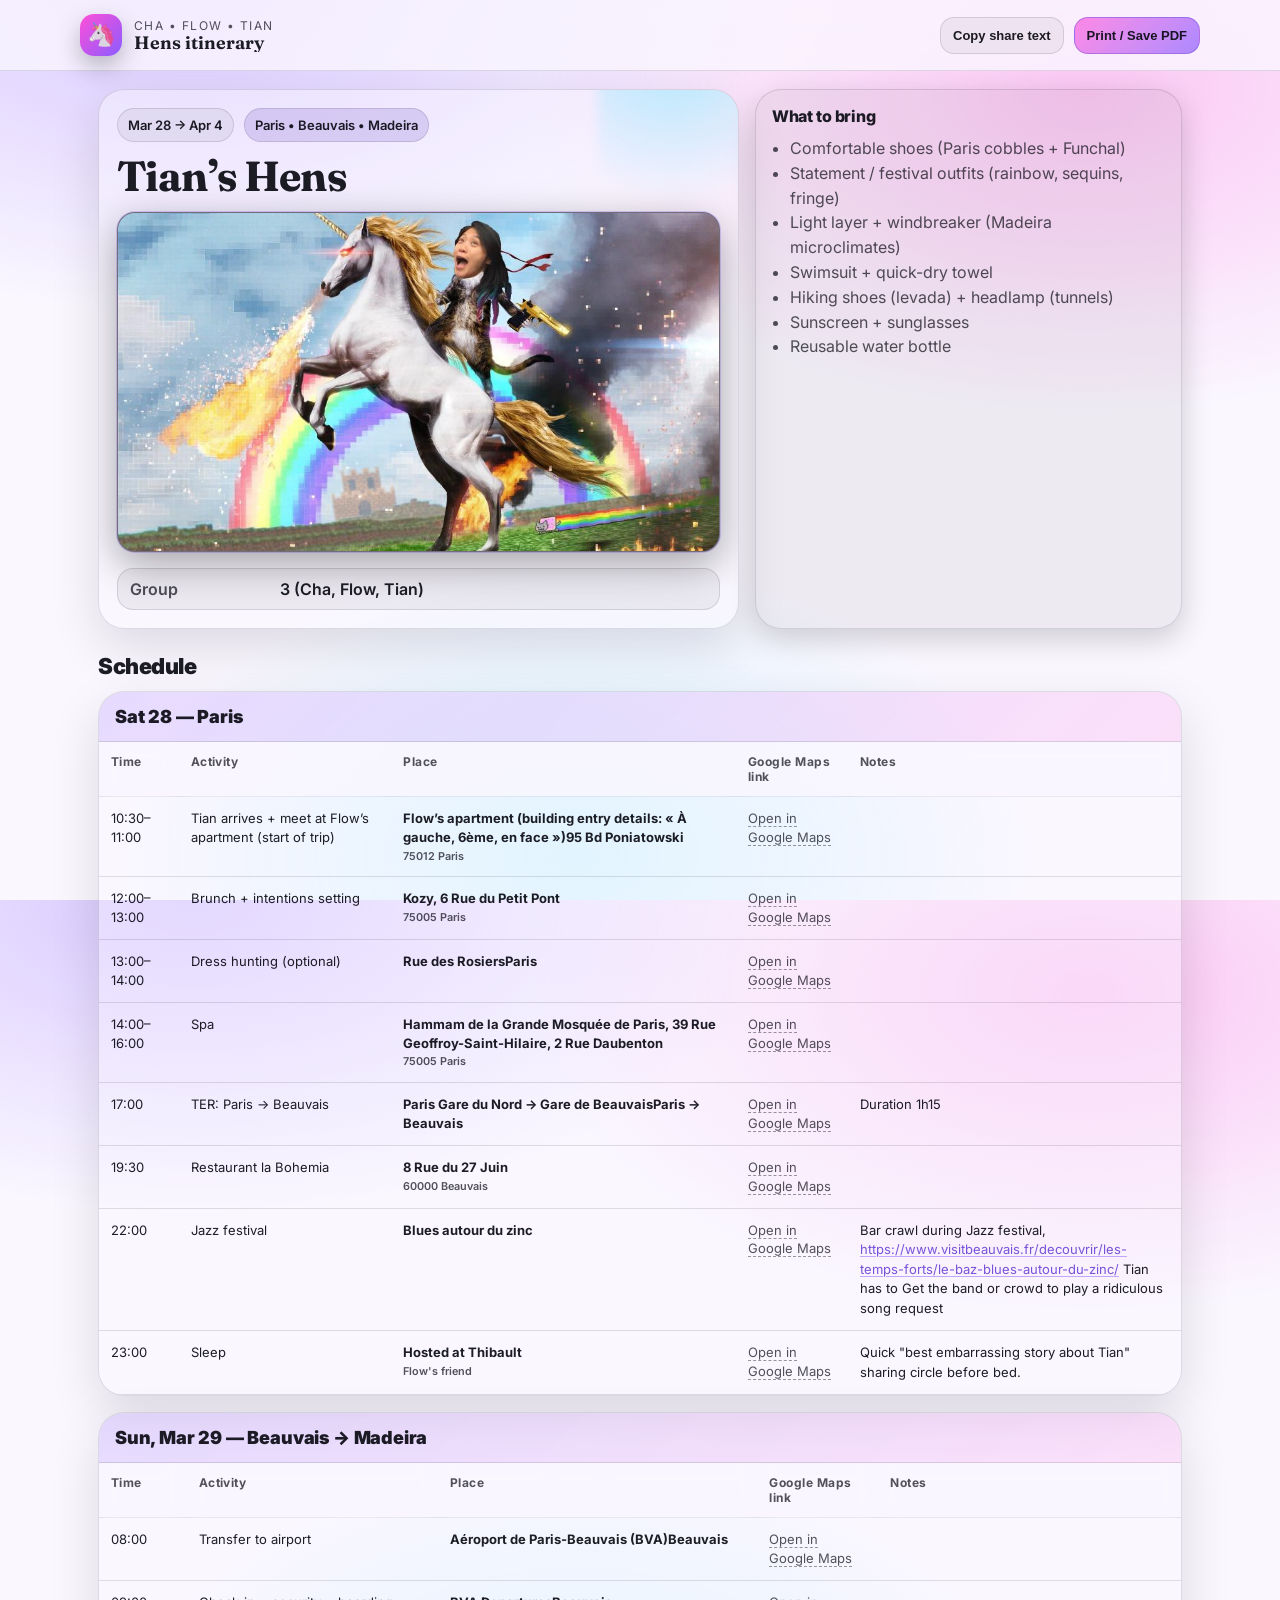
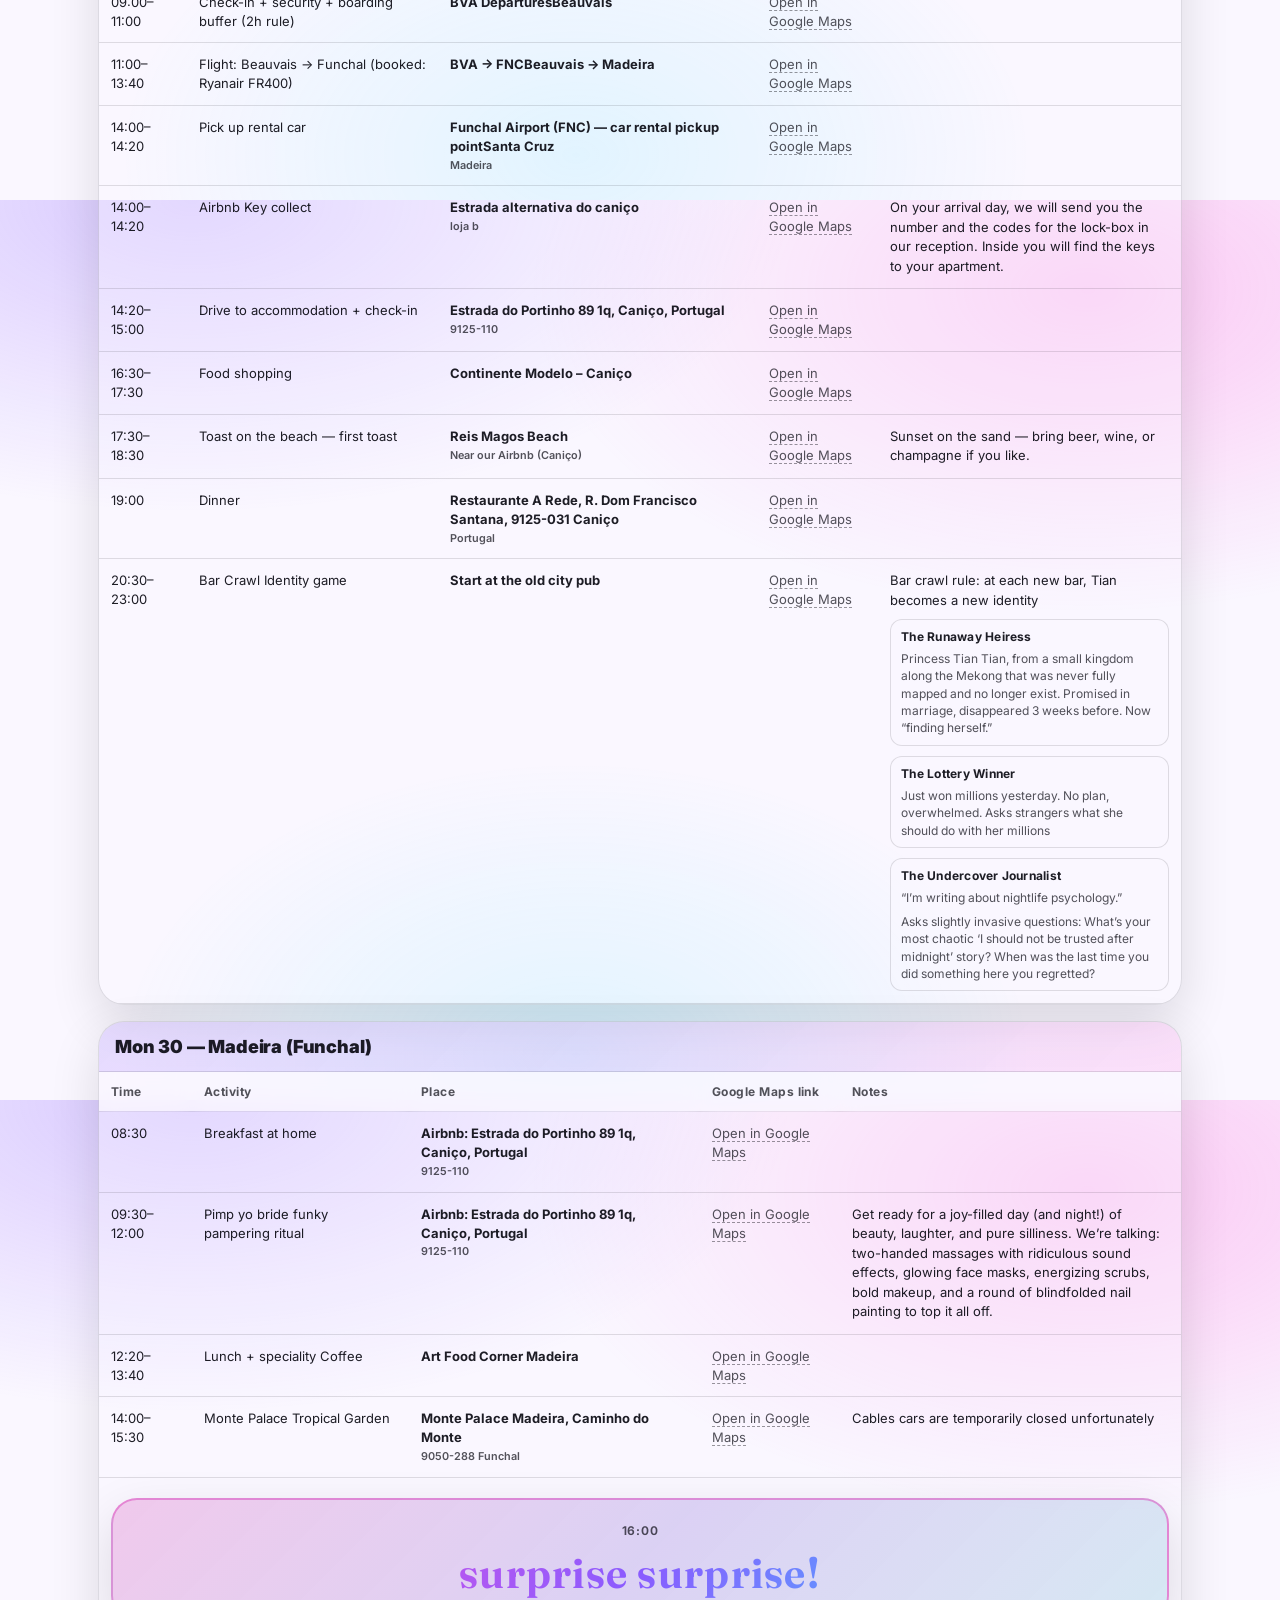
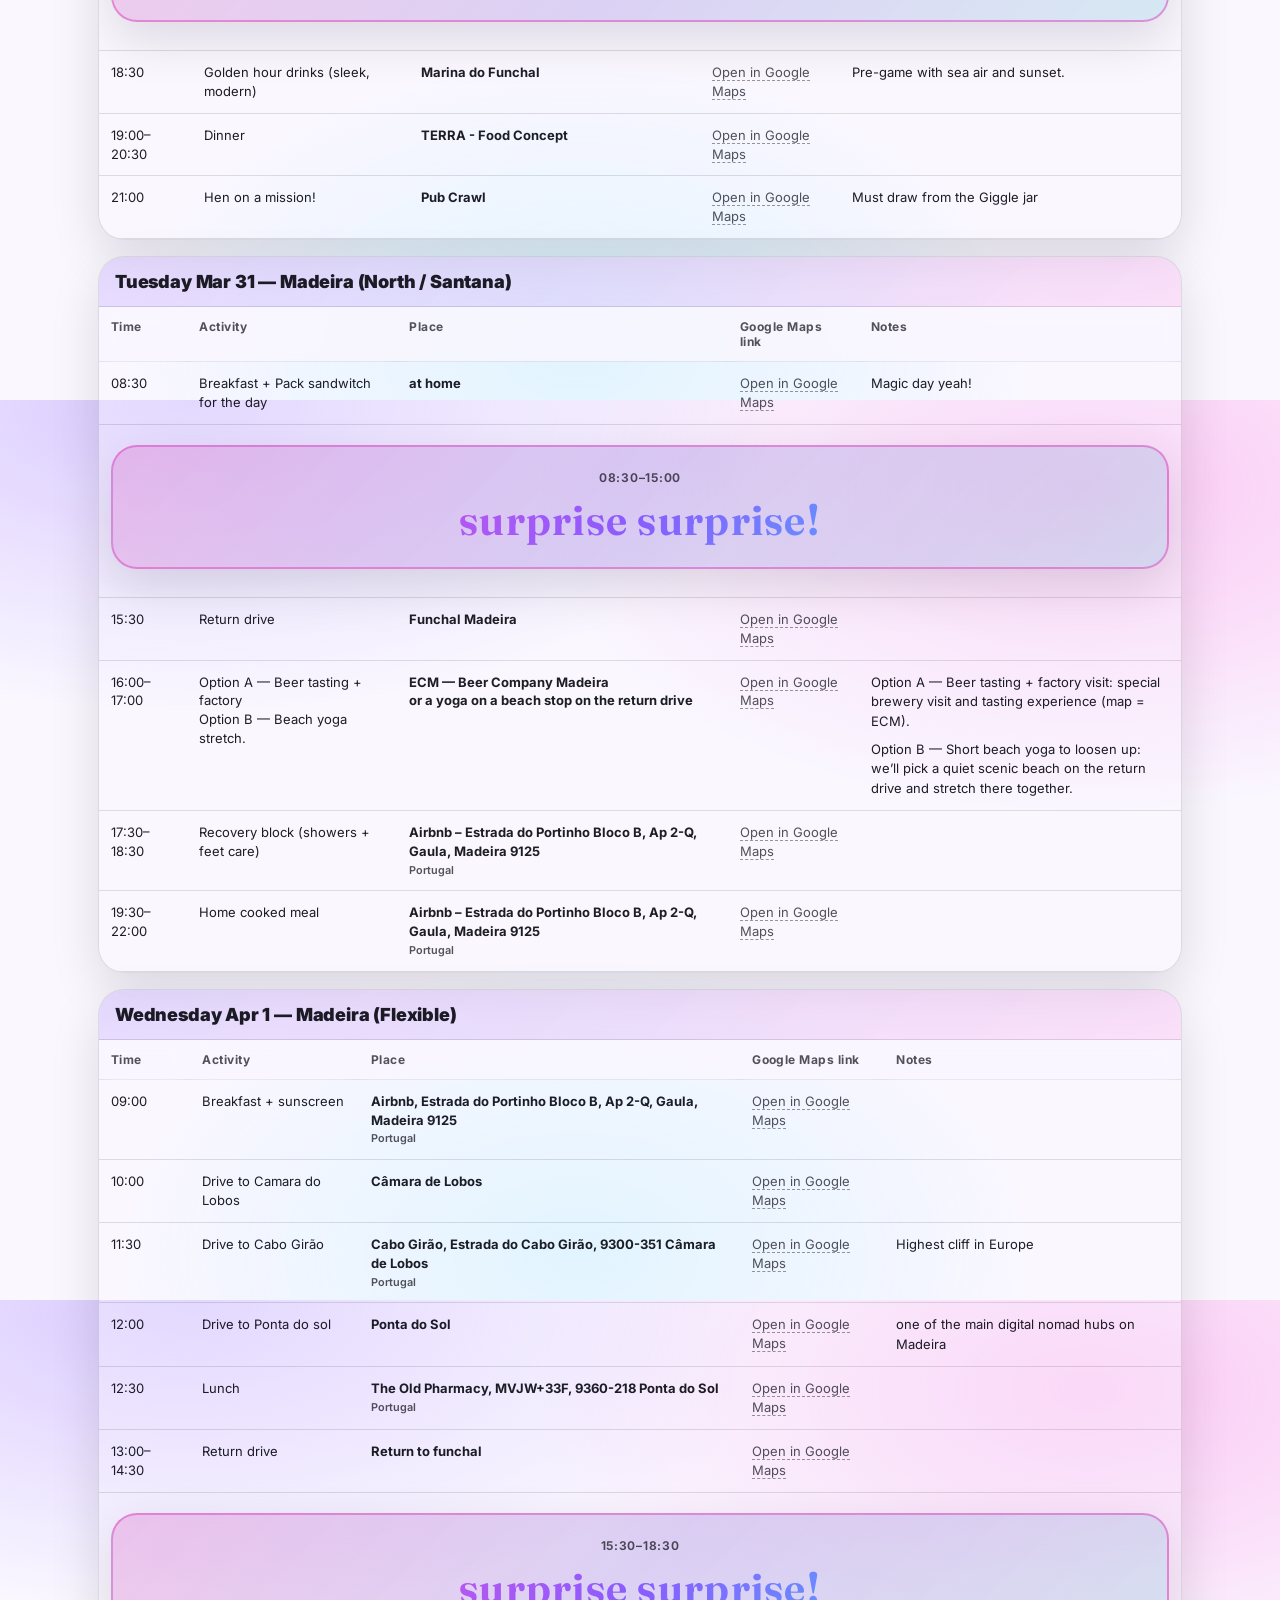
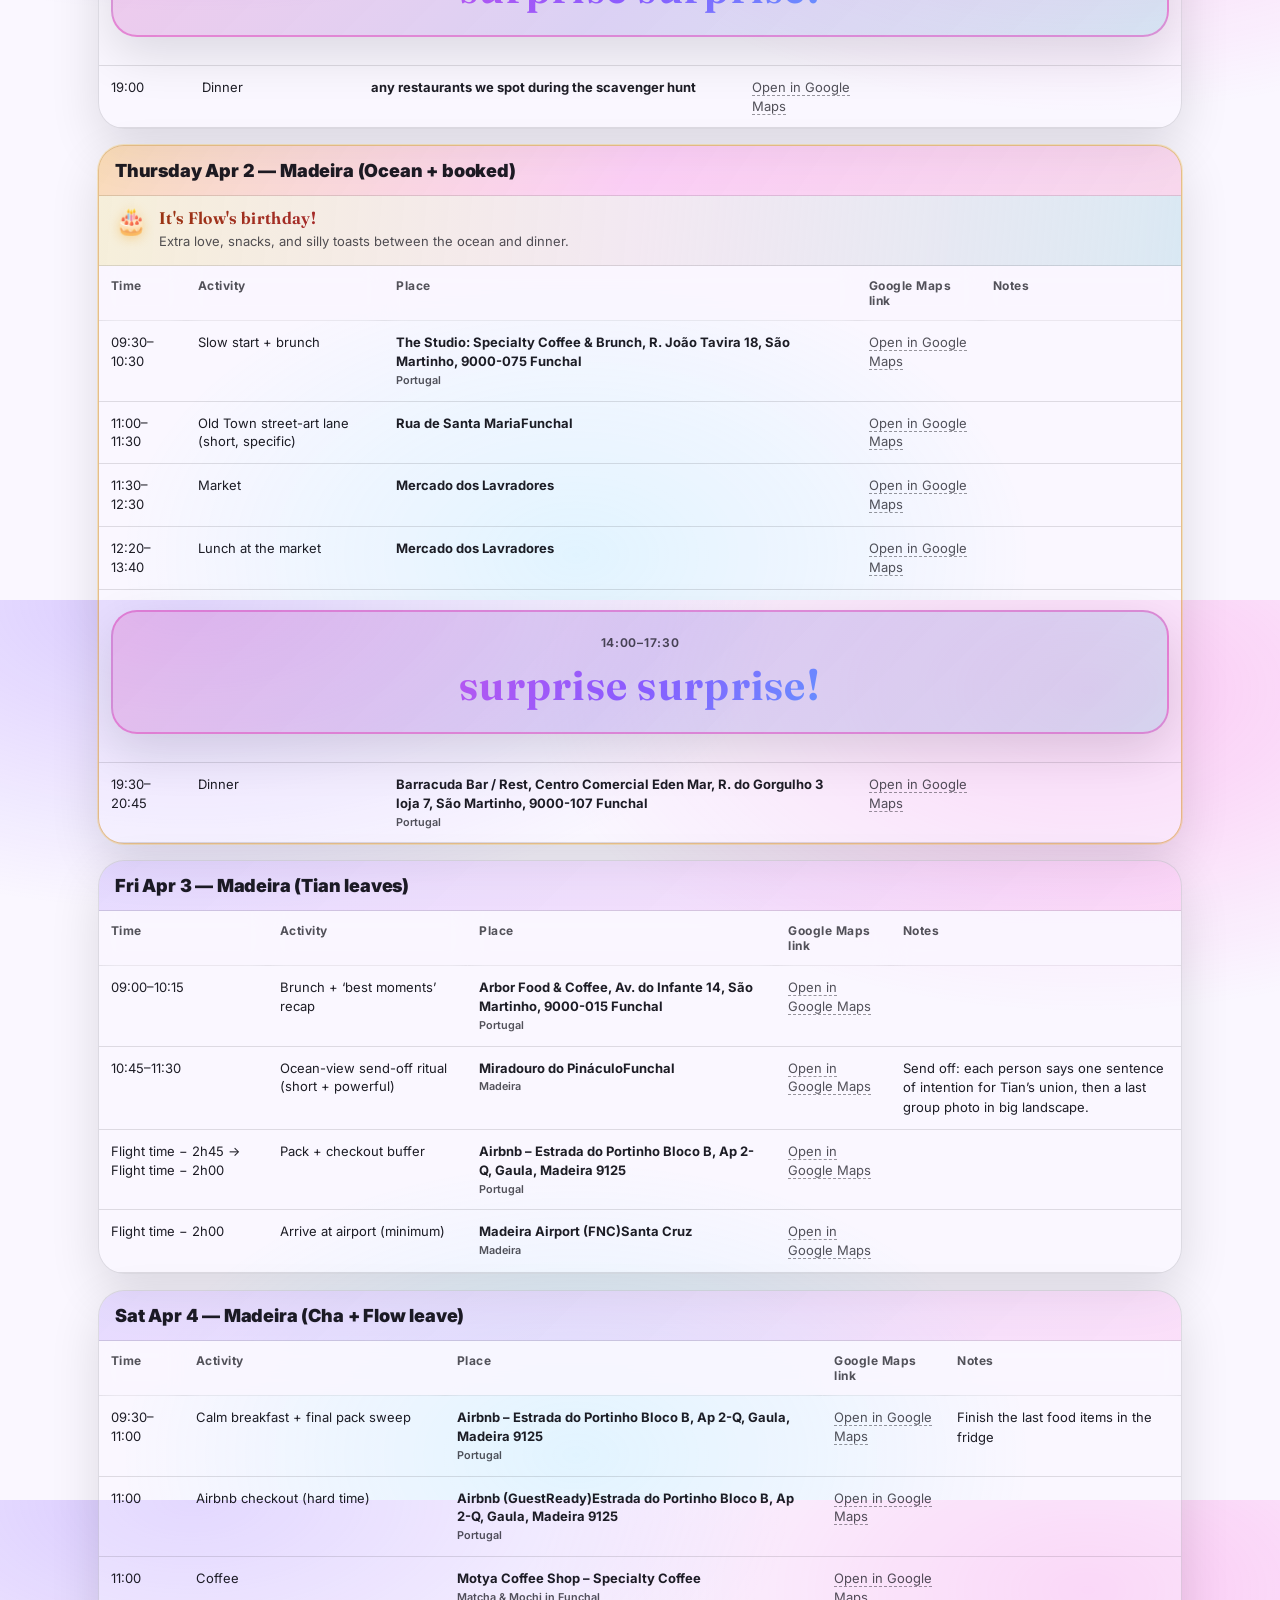
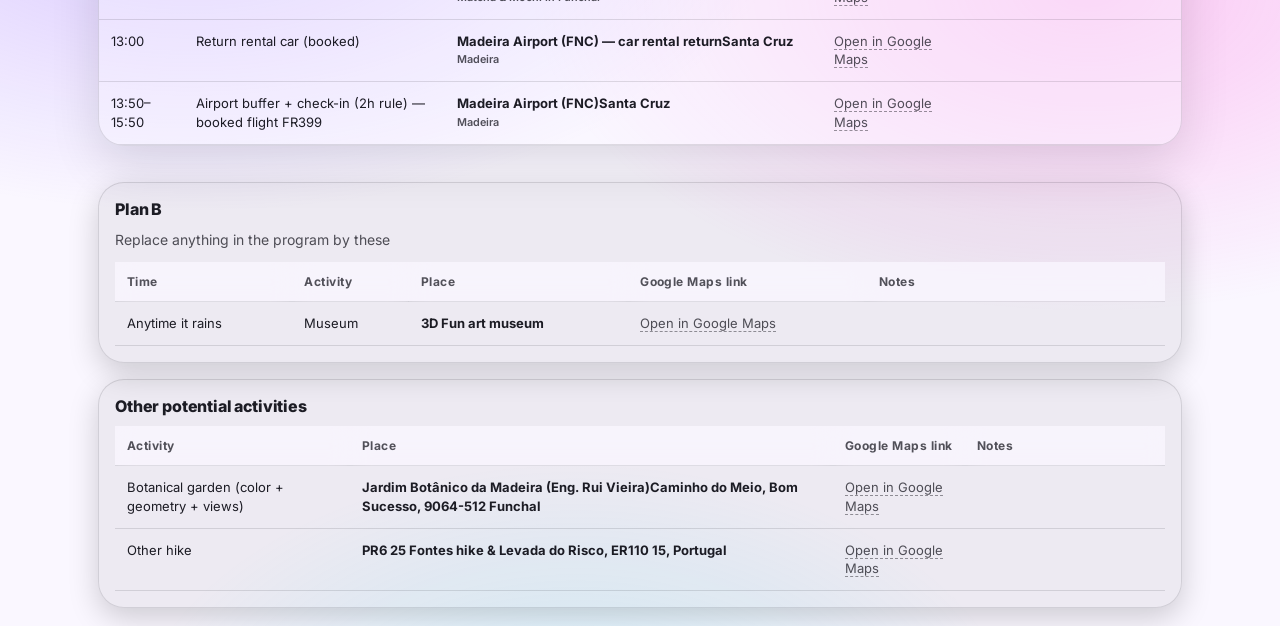
==== index.html @ 2bd0285e "fix(OG): clean image URL for og/twitter (no ?query); image_src fallback Made-with: Cursor" ====
<!doctype html>
<html lang="en">
  <head>
    <meta charset="UTF-8" />
    <!-- Open Graph first. Use a clean og:image URL (no ?query): crawlers often fail to fetch images with query strings. -->
    <title>Tian’s Hens — Paris → Beauvais → Madeira</title>
    <meta
      name="description"
      content="A curated descent into bad ideas, deep friendship and lasting memories"
    />
    <meta property="og:type" content="website" />
    <meta
      property="og:title"
      content="Tian’s Hens"
    />
    <meta
      property="og:description"
      content="A curated descent into bad ideas, deep friendship and lasting memories"
    />
    <meta
      property="og:url"
      content="https://charlotte-akasha.github.io/Tian-Hen-s-party/"
    />
    <meta property="og:site_name" content="Tian’s Hens" />
    <meta property="og:locale" content="en_US" />
    <meta
      property="og:image"
      content="https://charlotte-akasha.github.io/Tian-Hen-s-party/assets/hens-hero-meme.png"
    />
    <meta
      property="og:image:secure_url"
      content="https://charlotte-akasha.github.io/Tian-Hen-s-party/assets/hens-hero-meme.png"
    />
    <meta property="og:image:width" content="960" />
    <meta property="og:image:height" content="540" />
    <meta property="og:image:type" content="image/png" />
    <meta
      property="og:image:alt"
      content="Tian’s Hens — playful rainbow unicorn hen-party collage"
    />
    <meta name="twitter:card" content="summary_large_image" />
    <meta
      name="twitter:image"
      content="https://charlotte-akasha.github.io/Tian-Hen-s-party/assets/hens-hero-meme.png"
    />
    <link
      rel="image_src"
      href="https://charlotte-akasha.github.io/Tian-Hen-s-party/assets/hens-hero-meme.png"
    />
    <meta
      name="twitter:title"
      content="Tian’s Hens"
    />
    <meta
      name="twitter:description"
      content="A curated descent into bad ideas, deep friendship and lasting memories"
    />
    <link
      rel="canonical"
      href="https://charlotte-akasha.github.io/Tian-Hen-s-party/"
    />
    <script type="application/ld+json">
      {
        "@context": "https://schema.org",
        "@type": "WebPage",
        "name": "Tian’s Hens — Paris → Beauvais → Madeira",
        "url": "https://charlotte-akasha.github.io/Tian-Hen-s-party/",
        "description": "A curated descent into bad ideas, deep friendship and lasting memories"
      }
    </script>

    <meta name="viewport" content="width=device-width,initial-scale=1" />
    <meta name="color-scheme" content="light dark" />
    <!-- Project Pages: lock asset URLs to repo root so ./content/program-data.js always loads -->
    <script>
      (function () {
        if (!location.hostname.endsWith("github.io")) return;
        var parts = location.pathname.split("/").filter(Boolean);
        if (parts.length < 1) return;
        var b = document.createElement("base");
        b.href = location.origin + "/" + parts[0] + "/";
        document.head.insertBefore(b, document.head.children[1] || null);
      })();
    </script>

    <link rel="stylesheet" href="styles.css?v=15" />
    <link rel="preconnect" href="https://fonts.googleapis.com" />
    <link rel="preconnect" href="https://fonts.gstatic.com" crossorigin />
    <link
      href="https://fonts.googleapis.com/css2?family=Inter:wght@400;500;600;700&family=Fraunces:opsz,wght@9..144,500;9..144,650&display=swap"
      rel="stylesheet"
    />
  </head>
  <body>
    <a class="skip" href="#content">Skip to content</a>

    <header class="top">
      <div class="container top__inner">
        <div class="brand">
          <div class="brand__badge" aria-hidden="true">🦄</div>
          <div class="brand__text">
            <div class="brand__kicker" id="kicker">Hens weekend</div>
            <div class="brand__title" id="title">Program</div>
          </div>
        </div>

        <div class="actions no-print">
          <button class="btn" type="button" id="copyLinkBtn">
            Copy share text
          </button>
          <button class="btn btn--primary" type="button" id="printBtn">
            Print / Save PDF
          </button>
        </div>
      </div>
    </header>

    <main id="content" class="container">
      <section class="hero" aria-labelledby="heroTitle">
        <div class="hero__card">
          <div class="hero__meta">
            <div class="pill" id="datesPill">Dates TBC</div>
            <div class="pill pill--soft" id="locationPill">Location TBC</div>
          </div>
          <h1 class="hero__title" id="heroTitle">Tian’s Hens</h1>
          <p class="hero__subtitle" id="subtitle" hidden></p>

          <figure class="hero__meme">
            <img
              src="assets/hens-hero-meme.png?v=14"
              width="960"
              height="540"
              alt="Playful collage: rainbow unicorn energy, laser eyes, pixel rainbow — hen party mood."
              loading="eager"
              decoding="async"
            />
          </figure>

          <dl class="kv" id="quickFacts"></dl>
        </div>

        <aside class="hero__side">
          <div class="card" id="contactsCard" hidden>
            <h2 class="card__title">Contacts</h2>
            <div class="contacts" id="contacts"></div>
          </div>

          <div class="card">
            <h2 class="card__title">What to bring</h2>
            <ul class="list" id="packingList"></ul>
          </div>
        </aside>
      </section>

      <section class="section" aria-labelledby="scheduleTitle">
        <div class="section__head">
          <h2 class="section__title" id="scheduleTitle">Schedule</h2>
          <p class="section__sub" id="scheduleSubtitle" hidden></p>
        </div>

        <div class="days" id="days"></div>
      </section>

      <section class="section grid2 extras" aria-labelledby="planBTitle">
        <div class="card">
          <h2 class="card__title" id="planBTitle">Plan B</h2>
          <div class="section__sub extras__intro" id="planBIntro"></div>
          <div class="tableWrap" id="planBTable"></div>
        </div>

        <div class="card">
          <h2 class="card__title" id="otherActivitiesTitle">
            Other potential activities
          </h2>
          <div class="tableWrap" id="otherActivities"></div>
        </div>
      </section>

      <footer class="footer" id="siteFooter" hidden>
        <div class="muted small" id="footerNote"></div>
      </footer>
    </main>

    <script src="content/program-data.js?v=25"></script>
    <script src="app.js?v=17"></script>
  </body>
</html>
---- styles.css ----
:root {
  --bg: #0b0b10;
  --panel: rgba(255, 255, 255, 0.06);
  --panel2: rgba(255, 255, 255, 0.09);
  --text: rgba(255, 255, 255, 0.92);
  --muted: rgba(255, 255, 255, 0.72);
  --line: rgba(255, 255, 255, 0.12);
  --shadow: 0 18px 60px rgba(0, 0, 0, 0.4);

  --accent1: #ff4fd8;
  --accent2: #8a5cff;
  --accent3: #2de2ff;

  --radius: 18px;
  --radius2: 26px;
  --max: 1120px;
}

@media (prefers-color-scheme: light) {
  :root {
    --bg: #faf7ff;
    --panel: rgba(10, 10, 18, 0.05);
    --panel2: rgba(10, 10, 18, 0.08);
    --text: rgba(10, 10, 18, 0.92);
    --muted: rgba(10, 10, 18, 0.7);
    --line: rgba(10, 10, 18, 0.12);
    --shadow: 0 18px 50px rgba(10, 10, 18, 0.12);
  }
}

* {
  box-sizing: border-box;
}

html,
body {
  height: 100%;
}

body {
  margin: 0;
  color: var(--text);
  font-family: Inter, system-ui, -apple-system, Segoe UI, Roboto, Arial,
    sans-serif;
  background:
    radial-gradient(
      1000px 520px at 15% 0%,
      color-mix(in oklab, var(--accent2) 30%, transparent),
      transparent 60%
    ),
    radial-gradient(
      900px 520px at 85% 10%,
      color-mix(in oklab, var(--accent1) 28%, transparent),
      transparent 62%
    ),
    radial-gradient(
      700px 450px at 45% 95%,
      color-mix(in oklab, var(--accent3) 18%, transparent),
      transparent 65%
    ),
    var(--bg);
}

a {
  color: inherit;
}

.skip {
  position: absolute;
  left: -9999px;
  top: -9999px;
}
.skip:focus {
  left: 16px;
  top: 16px;
  padding: 10px 12px;
  background: rgba(0, 0, 0, 0.8);
  border: 1px solid var(--line);
  border-radius: 12px;
  z-index: 10;
}

.container {
  max-width: var(--max);
  margin: 0 auto;
  padding: 0 18px;
}

.top {
  position: sticky;
  top: 0;
  z-index: 5;
  backdrop-filter: blur(14px);
  background: color-mix(in oklab, var(--bg) 78%, transparent);
  border-bottom: 1px solid var(--line);
}

.top__inner {
  display: flex;
  align-items: center;
  justify-content: space-between;
  gap: 16px;
  padding: 14px 0;
}

.brand {
  display: flex;
  align-items: center;
  gap: 12px;
  min-width: 0;
}

.brand__badge {
  width: 42px;
  height: 42px;
  border-radius: 14px;
  display: grid;
  place-items: center;
  font-size: 1.45rem;
  line-height: 1;
  background: linear-gradient(135deg, var(--accent1), var(--accent2));
  box-shadow: 0 10px 25px rgba(0, 0, 0, 0.25);
}

.brand__kicker {
  font-size: 12px;
  letter-spacing: 0.12em;
  text-transform: uppercase;
  color: var(--muted);
  white-space: nowrap;
  overflow: hidden;
  text-overflow: ellipsis;
}

.brand__title {
  font-family: Fraunces, ui-serif, Georgia, serif;
  font-size: 18px;
  font-weight: 650;
  line-height: 1.1;
  white-space: nowrap;
  overflow: hidden;
  text-overflow: ellipsis;
}

.actions {
  display: flex;
  gap: 10px;
  flex-wrap: wrap;
  justify-content: flex-end;
}

.btn {
  appearance: none;
  border: 1px solid var(--line);
  background: var(--panel);
  color: var(--text);
  padding: 10px 12px;
  border-radius: 14px;
  cursor: pointer;
  font-weight: 600;
  font-size: 13px;
}
.btn:hover {
  background: var(--panel2);
}
.btn--primary {
  border-color: color-mix(in oklab, var(--accent2) 40%, var(--line));
  background: linear-gradient(
    135deg,
    color-mix(in oklab, var(--accent1) 65%, transparent),
    color-mix(in oklab, var(--accent2) 70%, transparent)
  );
}

.hero {
  display: grid;
  grid-template-columns: 1.2fr 0.8fr;
  gap: 16px;
  padding: 18px 0 6px;
}

@media (max-width: 960px) {
  .hero {
    grid-template-columns: 1fr;
  }
}

.hero__card {
  padding: 18px;
  border: 1px solid var(--line);
  border-radius: var(--radius2);
  background: color-mix(in oklab, var(--bg) 40%, transparent);
  box-shadow: var(--shadow);
  overflow: hidden;
  position: relative;
}

.hero__card::after {
  content: "";
  position: absolute;
  inset: -120px -120px auto auto;
  width: 260px;
  height: 260px;
  background: radial-gradient(
    circle at 30% 30%,
    color-mix(in oklab, var(--accent3) 35%, transparent),
    transparent 60%
  );
  filter: blur(6px);
  pointer-events: none;
}

.hero__meta {
  display: flex;
  gap: 10px;
  flex-wrap: wrap;
}

.pill {
  display: inline-flex;
  align-items: center;
  gap: 8px;
  padding: 8px 10px;
  border-radius: 999px;
  font-size: 13px;
  font-weight: 600;
  border: 1px solid var(--line);
  background: var(--panel);
}

.pill--soft {
  background: color-mix(in oklab, var(--accent2) 14%, var(--panel));
}

.hero__title {
  margin: 12px 0 6px;
  font-family: Fraunces, ui-serif, Georgia, serif;
  font-size: 42px;
  line-height: 1.05;
  letter-spacing: -0.02em;
}

@media (max-width: 480px) {
  .hero__title {
    font-size: 34px;
  }
}

.hero__subtitle {
  margin: 0;
  color: var(--muted);
  font-size: 15px;
  line-height: 1.5;
}

.hero__meme {
  position: relative;
  z-index: 1;
  margin: 14px 0 0;
  padding: 0;
  border-radius: 18px;
  overflow: hidden;
  border: 1px solid var(--line);
  background: color-mix(in oklab, var(--bg) 50%, #1a1028);
  box-shadow:
    0 12px 40px rgba(0, 0, 0, 0.35),
    0 0 0 1px color-mix(in oklab, var(--accent2) 25%, transparent);
}

.hero__meme img {
  display: block;
  width: 100%;
  height: auto;
  max-height: min(42vh, 380px);
  object-fit: cover;
  /* Anchor to top so faces / heads stay in frame (not center-cropped) */
  object-position: top center;
}

.kv {
  display: grid;
  grid-template-columns: 1fr;
  gap: 10px;
  margin: 16px 0 0;
}

.kv__row {
  display: flex;
  gap: 10px;
  padding: 10px 12px;
  border-radius: 16px;
  border: 1px solid var(--line);
  background: var(--panel);
}

.kv__k {
  min-width: 140px;
  color: var(--muted);
  font-weight: 600;
}

.kv__v {
  font-weight: 600;
}

.hero__side {
  display: grid;
  gap: 16px;
}

.card {
  border: 1px solid var(--line);
  border-radius: var(--radius2);
  background: var(--panel);
  padding: 16px;
  box-shadow: 0 10px 30px rgba(0, 0, 0, 0.18);
}

.card__title {
  margin: 0 0 10px;
  font-size: 16px;
  font-weight: 800;
  letter-spacing: -0.01em;
}

.contacts {
  display: grid;
  gap: 10px;
}

.contact {
  display: flex;
  align-items: flex-start;
  justify-content: space-between;
  gap: 12px;
  padding: 10px 12px;
  border-radius: 16px;
  border: 1px solid var(--line);
  background: color-mix(in oklab, var(--bg) 26%, transparent);
}

.contact__name {
  font-weight: 800;
}

.contact__meta {
  color: var(--muted);
  font-size: 13px;
  margin-top: 2px;
}

.contact__actions a {
  font-size: 13px;
  color: var(--muted);
  text-decoration: none;
  border-bottom: 1px dashed color-mix(in oklab, var(--muted) 60%, transparent);
}

.list {
  margin: 0;
  padding-left: 18px;
  color: var(--muted);
  line-height: 1.55;
}

.section {
  padding: 18px 0;
}

.section__head {
  display: flex;
  align-items: flex-end;
  justify-content: space-between;
  gap: 12px;
  flex-wrap: wrap;
  margin-bottom: 12px;
}

.section__title {
  margin: 0;
  font-size: 22px;
  font-weight: 900;
  letter-spacing: -0.02em;
}

.section__sub {
  margin: 0;
  color: var(--muted);
  max-width: 560px;
  line-height: 1.5;
}

.days {
  display: grid;
  gap: 16px;
}

.day {
  border: 1px solid var(--line);
  border-radius: var(--radius2);
  background: color-mix(in oklab, var(--bg) 35%, transparent);
  box-shadow: var(--shadow);
  overflow: hidden;
}

.day__head {
  padding: 14px 16px;
  display: flex;
  justify-content: space-between;
  gap: 12px;
  flex-wrap: wrap;
  border-bottom: 1px solid var(--line);
  background: linear-gradient(
    135deg,
    color-mix(in oklab, var(--accent2) 18%, transparent),
    color-mix(in oklab, var(--accent1) 14%, transparent)
  );
}

.day__title {
  margin: 0;
  font-size: 18px;
  font-weight: 950;
  letter-spacing: -0.01em;
}

.day__tagline {
  color: var(--muted);
  font-size: 13px;
  margin-top: 2px;
  line-height: 1.35;
}

.day--birthday {
  border-color: color-mix(in oklab, #f59e0b 45%, var(--line));
  box-shadow:
    0 0 0 1px color-mix(in oklab, #fbbf24 25%, transparent),
    var(--shadow);
}

.day--birthday .day__head {
  background: linear-gradient(
    125deg,
    color-mix(in oklab, #f59e0b 32%, transparent),
    color-mix(in oklab, var(--accent1) 24%, transparent),
    color-mix(in oklab, #ec4899 18%, transparent)
  );
}

.dayBirthday {
  display: flex;
  align-items: flex-start;
  gap: 12px;
  padding: 12px 16px 14px;
  border-bottom: 1px solid var(--line);
  background: linear-gradient(
    95deg,
    color-mix(in oklab, #fef3c7 55%, var(--panel)),
    color-mix(in oklab, #fce7f3 45%, var(--panel)),
    color-mix(in oklab, var(--accent3) 12%, var(--panel))
  );
}

.dayBirthday__icon {
  font-size: 26px;
  line-height: 1;
  filter: drop-shadow(0 2px 6px color-mix(in oklab, #f59e0b 40%, transparent));
}

.dayBirthday__copy {
  min-width: 0;
  flex: 1;
}

.dayBirthday__headline {
  font-family: Fraunces, ui-serif, Georgia, serif;
  font-size: 1.05rem;
  font-weight: 650;
  font-variation-settings: "opsz" 72;
  letter-spacing: 0.02em;
  background: linear-gradient(
    115deg,
    #c2410c,
    #db2777,
    #7c3aed
  );
  -webkit-background-clip: text;
  background-clip: text;
  color: transparent;
}

.dayBirthday__sub {
  margin-top: 4px;
  font-size: 13px;
  line-height: 1.45;
  color: var(--muted);
}

@media (prefers-color-scheme: light) {
  .dayBirthday__headline {
    background: linear-gradient(115deg, #9a3412, #be185d, #6d28d9);
    -webkit-background-clip: text;
    background-clip: text;
    color: transparent;
  }
}

.tableWrap {
  overflow: auto;
}

table {
  width: 100%;
  border-collapse: collapse;
  min-width: 980px;
}

th,
td {
  text-align: left;
  vertical-align: top;
  padding: 12px 12px;
  border-bottom: 1px solid var(--line);
}

th {
  position: sticky;
  top: 0;
  background: color-mix(in oklab, var(--bg) 78%, transparent);
  backdrop-filter: blur(10px);
  font-size: 12px;
  letter-spacing: 0.04em;
  text-transform: none;
  font-weight: 700;
  color: var(--muted);
}

td {
  font-size: 13px;
  line-height: 1.45;
}

.scheduleRow--surprise td {
  padding: 16px 12px 20px;
  vertical-align: middle;
}

.scheduleSurpriseCell {
  background: transparent;
}

.scheduleSurpriseBanner {
  margin: 4px 0 8px;
  padding: 22px 20px;
  border-radius: var(--radius2);
  text-align: center;
  background: linear-gradient(
    135deg,
    color-mix(in oklab, var(--accent1) 22%, var(--panel)),
    color-mix(in oklab, var(--accent2) 18%, var(--panel)),
    color-mix(in oklab, var(--accent3) 14%, var(--panel))
  );
  border: 2px solid color-mix(in oklab, var(--accent1) 45%, var(--line));
  box-shadow: var(--shadow);
}

.scheduleSurpriseBanner__time {
  font-family: Inter, system-ui, sans-serif;
  font-size: 12px;
  font-weight: 650;
  letter-spacing: 0.06em;
  text-transform: uppercase;
  color: var(--muted);
  margin-bottom: 10px;
}

.scheduleSurpriseBanner__title {
  font-family: Fraunces, ui-serif, Georgia, serif;
  font-size: clamp(1.65rem, 4.2vw, 2.65rem);
  font-weight: 650;
  font-variation-settings: "opsz" 72;
  line-height: 1.15;
  letter-spacing: 0.03em;
  background: linear-gradient(
    120deg,
    var(--accent1),
    var(--accent2),
    var(--accent3)
  );
  -webkit-background-clip: text;
  background-clip: text;
  color: transparent;
}

.cellActivity {
  white-space: pre-line;
}

.cellPlace {
  font-weight: 700;
}

.cellPlace__name {
  white-space: pre-line;
}

.cellPlace small {
  display: block;
  color: var(--muted);
  font-weight: 600;
  margin-top: 2px;
}

.map a {
  color: var(--muted);
  text-decoration: none;
  border-bottom: 1px dashed color-mix(in oklab, var(--muted) 60%, transparent);
}
.map a:hover {
  color: var(--text);
}

/* Rich notes: paragraphs, bullets, title/body stacks, links */
.notesRich {
  font-size: 13px;
  line-height: 1.5;
}

.notesRich > *:first-child {
  margin-top: 0;
}

.notesRich > *:last-child {
  margin-bottom: 0;
}

.notesPara {
  margin: 0 0 0.65em;
}

.notesPara:last-child {
  margin-bottom: 0;
}

.notesList {
  margin: 0 0 0.65em;
  padding-left: 1.15em;
}

.notesList li {
  margin: 0.25em 0;
}

.notesList li::marker {
  color: var(--accent2);
}

.notesStack {
  display: flex;
  flex-direction: column;
  gap: 0.75em;
}

.notesItem {
  padding: 8px 10px;
  border-radius: 12px;
  border: 1px solid var(--line);
  background: color-mix(in oklab, var(--bg) 30%, transparent);
}

.notesItem__title {
  font-weight: 700;
  font-size: 12px;
  letter-spacing: 0.02em;
  margin-bottom: 0.35em;
  color: var(--text);
}

.notesItem__body {
  font-size: 12px;
  color: var(--muted);
  line-height: 1.45;
}

.notesItem__bodyPara {
  margin: 0 0 0.55em;
}

.notesItem__bodyPara:last-child {
  margin-bottom: 0;
}

.notesRich a {
  color: color-mix(in oklab, var(--accent2) 85%, var(--text));
  text-decoration: underline;
  text-decoration-color: color-mix(in oklab, var(--accent2) 50%, transparent);
  text-underline-offset: 2px;
}

.notesRich a:hover {
  color: var(--text);
}

td.cellNotes {
  min-width: 200px;
  max-width: min(380px, 36vw);
}

.day__headNotes.notesRich {
  text-align: right;
  max-width: 42%;
}

@media (max-width: 720px) {
  .day__headNotes.notesRich {
    max-width: none;
    text-align: left;
  }
}

.extras__intro.notesRich {
  font-size: 14px;
}

.muted {
  color: var(--muted);
}

.small {
  font-size: 12px;
}

.grid2 {
  display: grid;
  grid-template-columns: 1fr 1fr;
  gap: 16px;
}
@media (max-width: 960px) {
  .grid2 {
    grid-template-columns: 1fr;
  }
}

/* Plan B + Other: full-width rows so tables match Schedule (wide columns, horizontal scroll). */
.grid2.extras {
  grid-template-columns: 1fr;
}

.extras__intro {
  margin: 0 0 12px;
  color: var(--muted);
  line-height: 1.5;
  font-size: 14px;
}

.links {
  display: grid;
  gap: 10px;
}

.linkItem {
  padding: 10px 12px;
  border-radius: 16px;
  border: 1px solid var(--line);
  background: color-mix(in oklab, var(--bg) 24%, transparent);
}

.linkItem a {
  text-decoration: none;
  border-bottom: 1px dashed color-mix(in oklab, var(--muted) 60%, transparent);
}

.prose {
  color: var(--muted);
  line-height: 1.6;
}

.footer {
  padding: 22px 0 30px;
}

@media print {
  .no-print {
    display: none !important;
  }
  .top {
    position: static;
    border: 0;
    background: transparent;
  }
  body {
    background: #fff !important;
    color: #111 !important;
  }
  table {
    min-width: 0;
  }
  th {
    position: static;
    background: #fff;
    color: #222;
  }
  .scheduleSurpriseBanner {
    background: #f3f0ff;
    border-color: #c4b5fd;
    box-shadow: none;
  }
  .scheduleSurpriseBanner__title {
    background: none;
    -webkit-background-clip: unset;
    background-clip: unset;
    color: #5b21b6;
  }
  .scheduleSurpriseBanner__time {
    color: #4b5563;
  }
  .day--birthday .day__head {
    background: #fff7ed;
  }
  .dayBirthday {
    background: #fffbeb;
  }
  .dayBirthday__headline {
    background: none;
    -webkit-background-clip: unset;
    background-clip: unset;
    color: #9a3412;
  }
  .dayBirthday__sub {
    color: #444;
  }
}
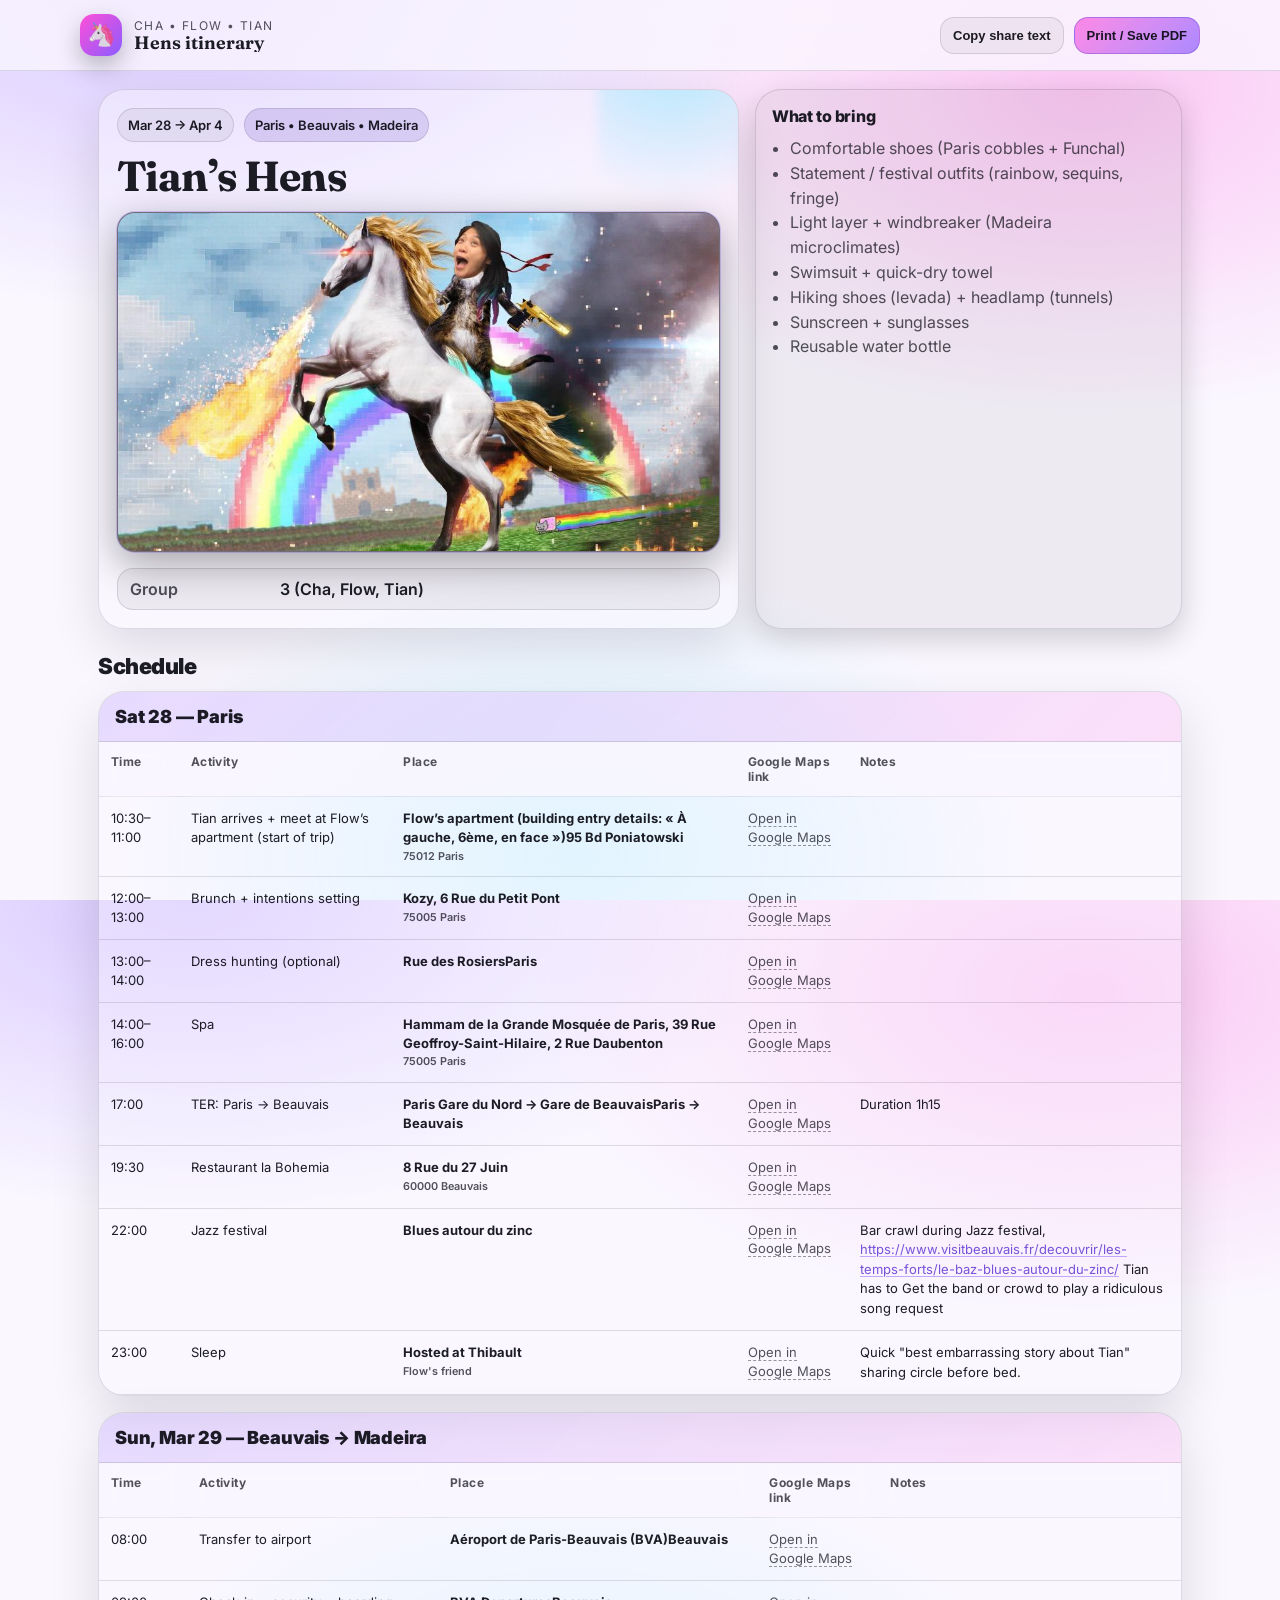
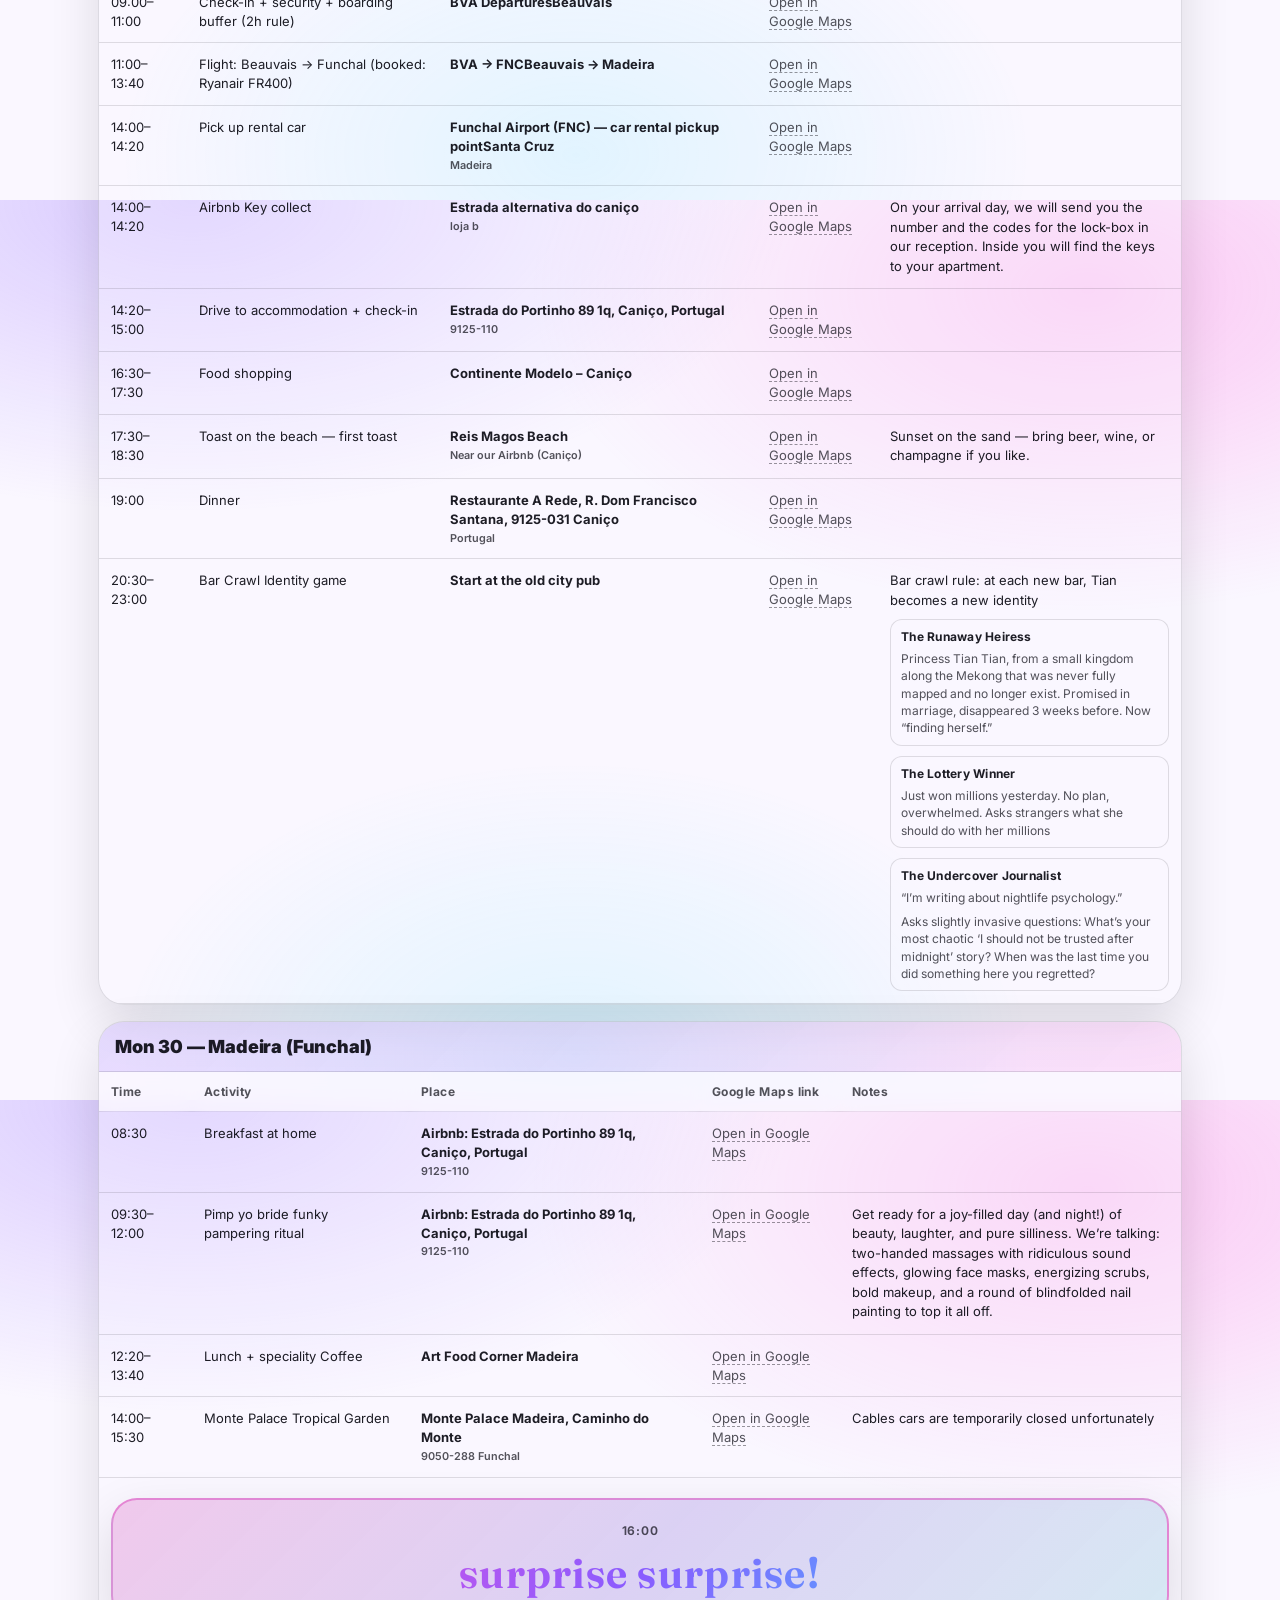
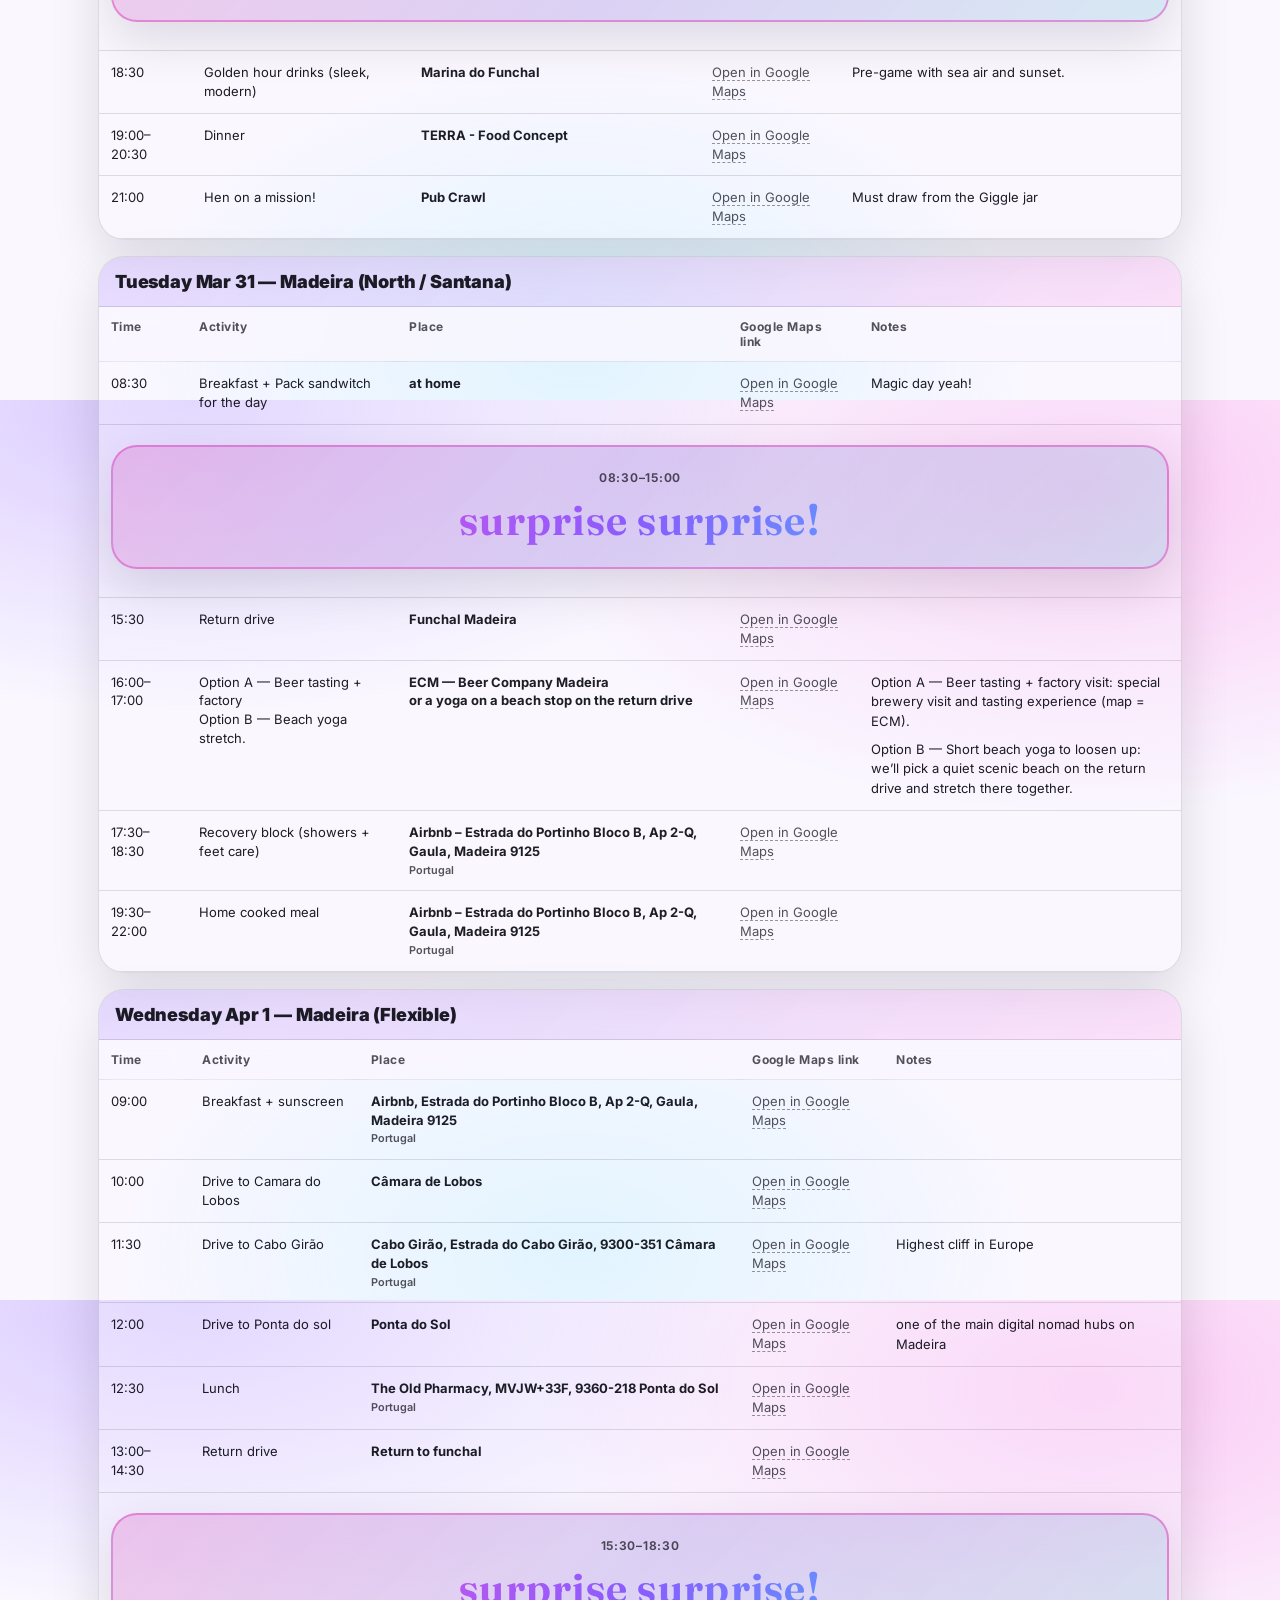
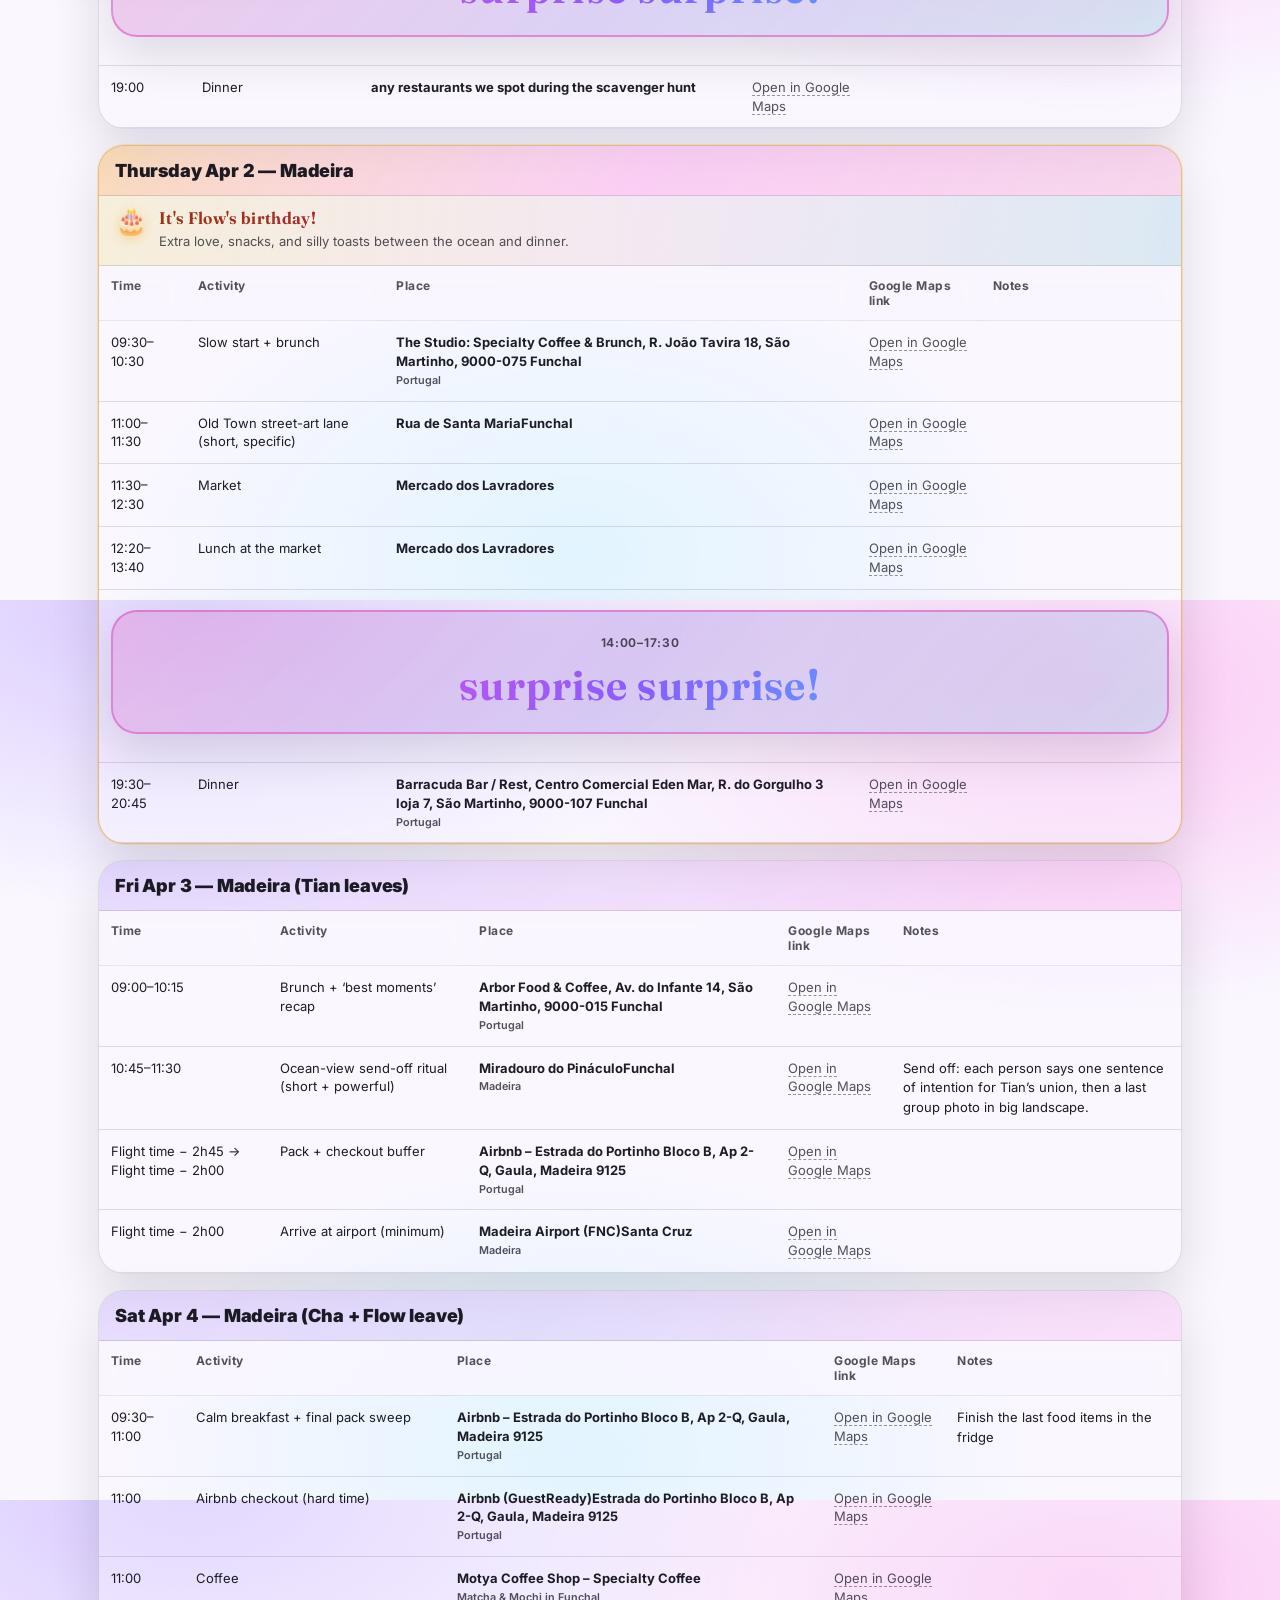
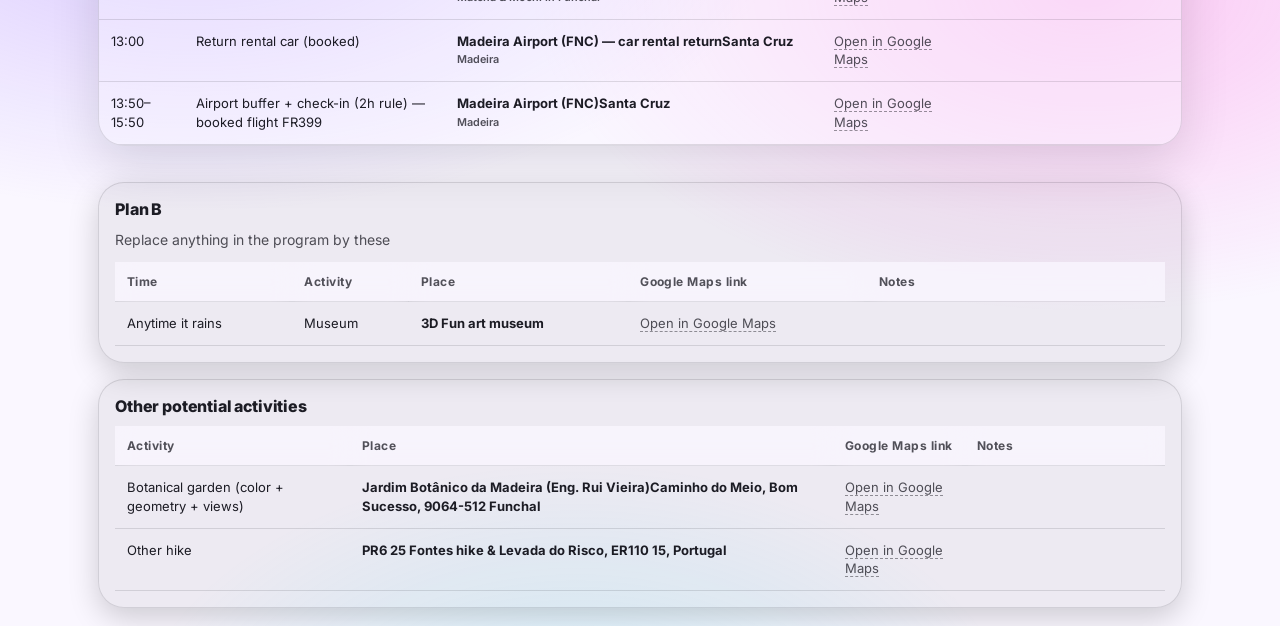
==== commit 23ecd6a0: "Fix mobile layout: table scroll, 768px header stack, cache v19 - Remove tableWrap negative margins c" ====
--- a/index.html
+++ b/index.html
@@ -69,8 +69,13 @@
       }
     </script>
 
-    <meta name="viewport" content="width=device-width,initial-scale=1" />
+    <meta
+      name="viewport"
+      content="width=device-width, initial-scale=1, viewport-fit=cover"
+    />
     <meta name="color-scheme" content="light dark" />
+    <meta name="theme-color" content="#faf7ff" media="(prefers-color-scheme: light)" />
+    <meta name="theme-color" content="#0b0b10" media="(prefers-color-scheme: dark)" />
     <!-- Project Pages: lock asset URLs to repo root so ./content/program-data.js always loads -->
     <script>
       (function () {
@@ -83,7 +88,7 @@
       })();
     </script>
 
-    <link rel="stylesheet" href="styles.css?v=15" />
+    <link rel="stylesheet" href="styles.css?v=19" />
     <link rel="preconnect" href="https://fonts.googleapis.com" />
     <link rel="preconnect" href="https://fonts.gstatic.com" crossorigin />
     <link
@@ -181,7 +186,7 @@
       </footer>
     </main>
 
-    <script src="content/program-data.js?v=25"></script>
+    <script src="content/program-data.js?v=26"></script>
     <script src="app.js?v=17"></script>
   </body>
 </html>
--- a/styles.css
+++ b/styles.css
@@ -779,6 +779,190 @@
   padding: 22px 0 30px;
 }
 
+/* —— Tablet / mobile: header stack, grid overflow, easier table scroll —— */
+@media (max-width: 768px) {
+  #content,
+  .hero,
+  .hero__card,
+  .hero__side,
+  .day,
+  .tableWrap {
+    min-width: 0;
+  }
+
+  table {
+    min-width: 720px;
+  }
+
+  .top {
+    padding-top: env(safe-area-inset-top, 0px);
+  }
+
+  .top__inner {
+    flex-direction: column;
+    align-items: stretch;
+    padding-top: 10px;
+    padding-bottom: 12px;
+    gap: 12px;
+  }
+
+  .brand {
+    max-width: 100%;
+  }
+
+  .brand__kicker {
+    white-space: normal;
+    text-overflow: clip;
+  }
+
+  .brand__title {
+    font-size: 16px;
+    white-space: normal;
+  }
+
+  .actions {
+    display: grid;
+    grid-template-columns: 1fr 1fr;
+    gap: 8px;
+    width: 100%;
+  }
+
+  .actions .btn {
+    min-width: 0;
+    min-height: 44px;
+    padding: 12px 10px;
+    font-size: 14px;
+    border-radius: 16px;
+  }
+
+  /* No negative margins: parent .day uses overflow:hidden and would clip them. */
+  .tableWrap {
+    touch-action: pan-x pan-y pinch-zoom;
+    overflow-x: auto;
+    overflow-y: hidden;
+    -webkit-overflow-scrolling: touch;
+    overscroll-behavior-x: contain;
+    border-radius: 0;
+    max-width: 100%;
+    scroll-padding-inline: 8px;
+  }
+
+  .contact {
+    flex-direction: column;
+    align-items: flex-start;
+  }
+
+  .contact__actions {
+    align-self: stretch;
+  }
+
+  th,
+  td {
+    padding: 10px;
+    font-size: 14px;
+    overflow-wrap: break-word;
+  }
+
+  td.cellNotes {
+    max-width: none;
+    min-width: 220px;
+  }
+
+  .map a {
+    display: inline-block;
+    padding: 6px 0;
+    min-height: 44px;
+    line-height: 1.3;
+    box-sizing: border-box;
+  }
+
+  .notesRich {
+    font-size: 14px;
+  }
+}
+
+/* —— Mobile: touch targets, safe areas, readable tables —— */
+@media (max-width: 640px) {
+  html {
+    -webkit-text-size-adjust: 100%;
+  }
+
+  body {
+    overflow-x: hidden;
+  }
+
+  .container {
+    padding-left: max(14px, env(safe-area-inset-left, 0px));
+    padding-right: max(14px, env(safe-area-inset-right, 0px));
+  }
+
+  .hero {
+    padding-top: 12px;
+  }
+
+  .hero__card {
+    padding: 14px;
+  }
+
+  .hero__title {
+    font-size: clamp(1.75rem, 9vw, 2.125rem);
+  }
+
+  .hero__meme img {
+    max-height: min(40vh, 300px);
+  }
+
+  .kv__row {
+    flex-direction: column;
+    align-items: flex-start;
+    gap: 4px;
+  }
+
+  .kv__k {
+    min-width: 0;
+  }
+
+  .section {
+    padding: 14px 0;
+  }
+
+  .section__title {
+    font-size: 1.25rem;
+  }
+
+  .day__head {
+    padding: 12px 14px;
+  }
+
+  .day__title {
+    font-size: 1rem;
+    word-break: break-word;
+  }
+
+  .dayBirthday {
+    padding: 10px 14px 12px;
+    flex-direction: column;
+    align-items: center;
+    text-align: center;
+  }
+
+  .dayBirthday__copy {
+    text-align: center;
+  }
+
+  .scheduleSurpriseBanner {
+    padding: 16px 14px;
+  }
+
+  .scheduleSurpriseBanner__title {
+    font-size: clamp(1.35rem, 6.5vw, 2rem);
+  }
+
+  .footer {
+    padding-bottom: max(30px, env(safe-area-inset-bottom, 0px));
+  }
+}
+
 @media print {
   .no-print {
     display: none !important;
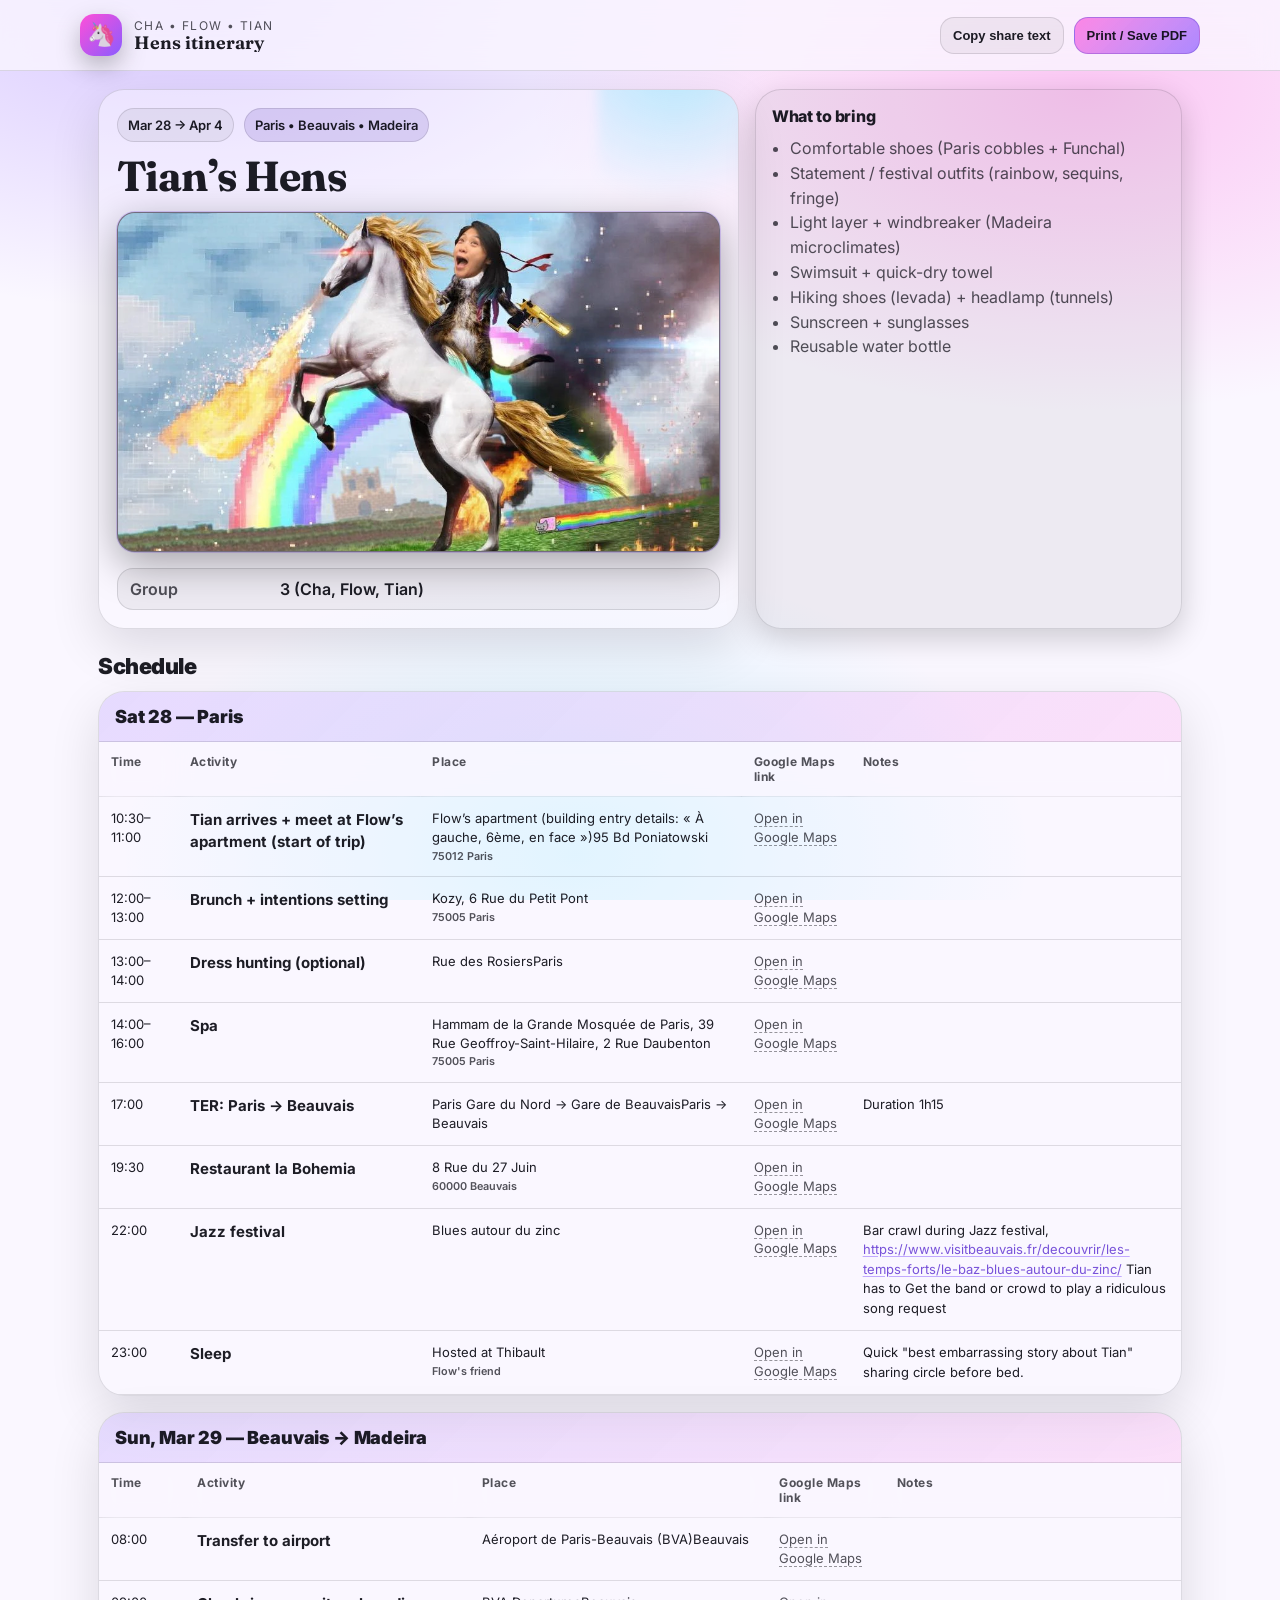
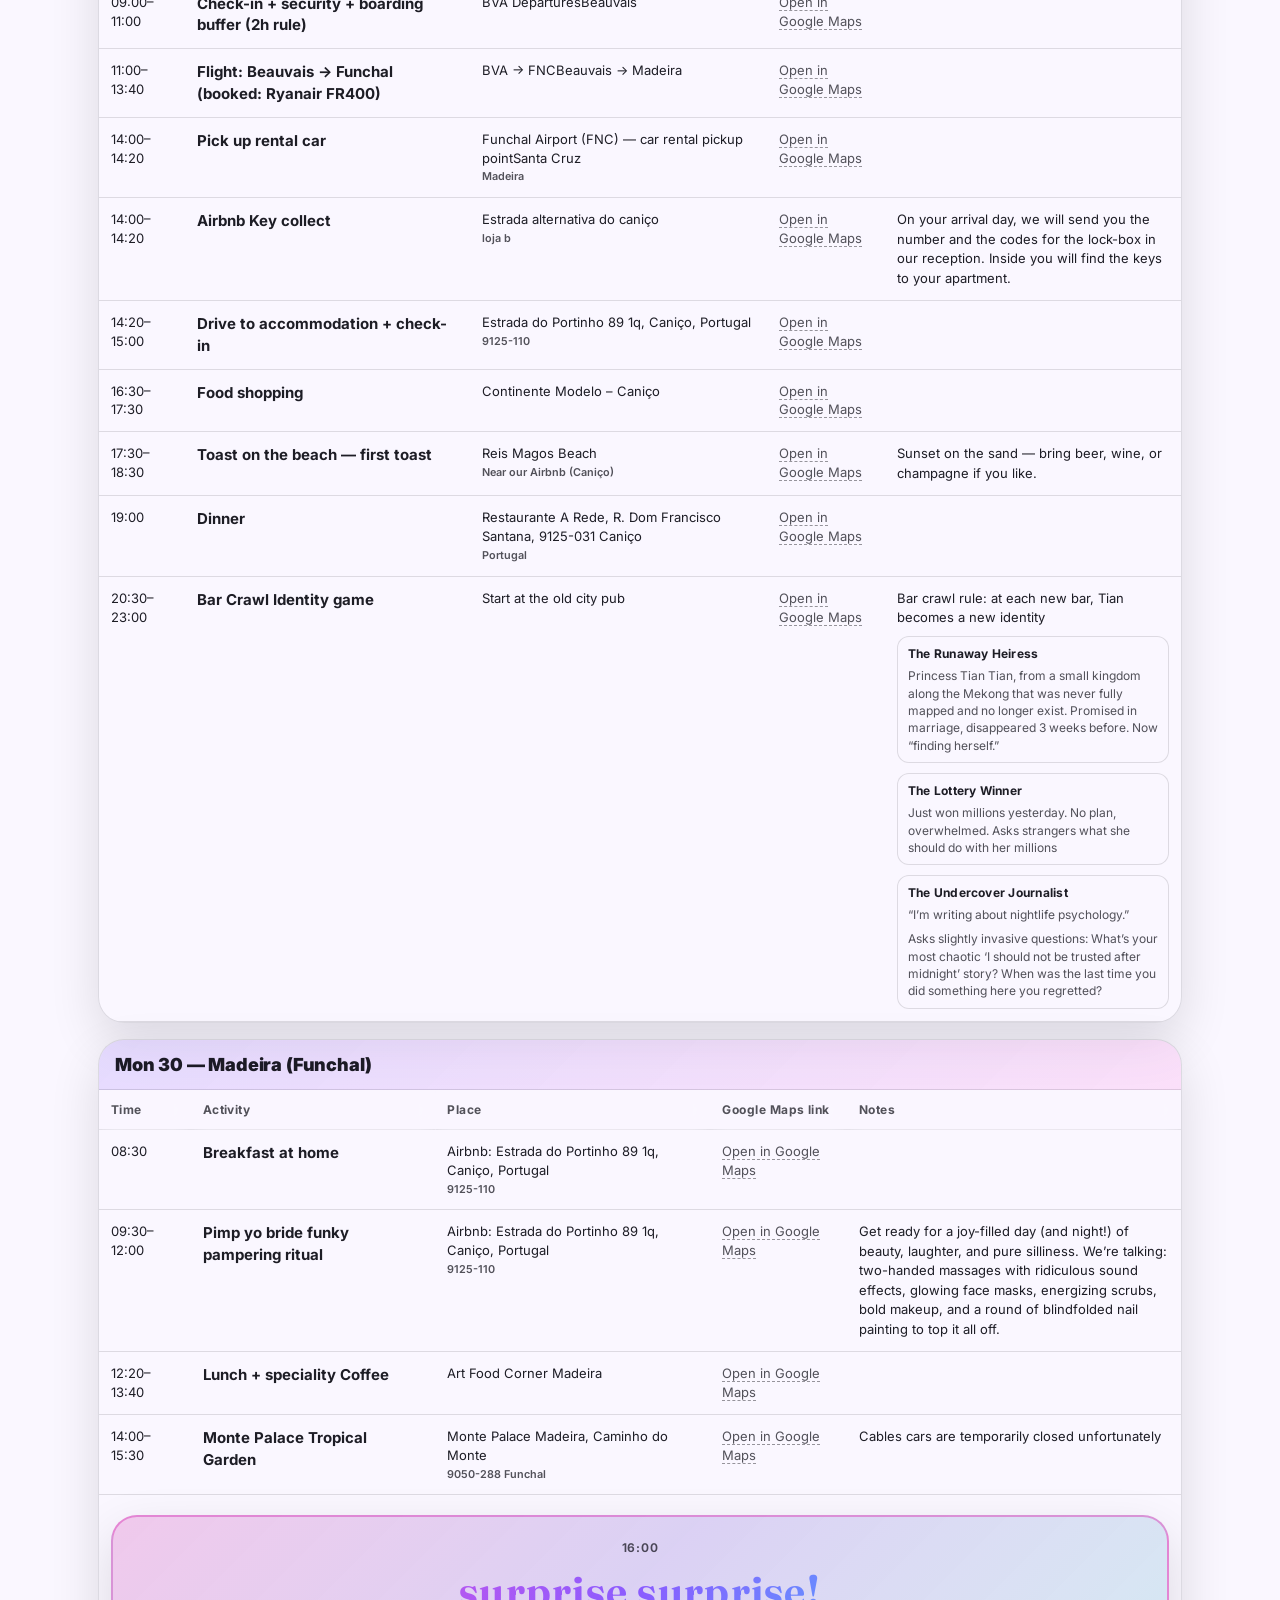
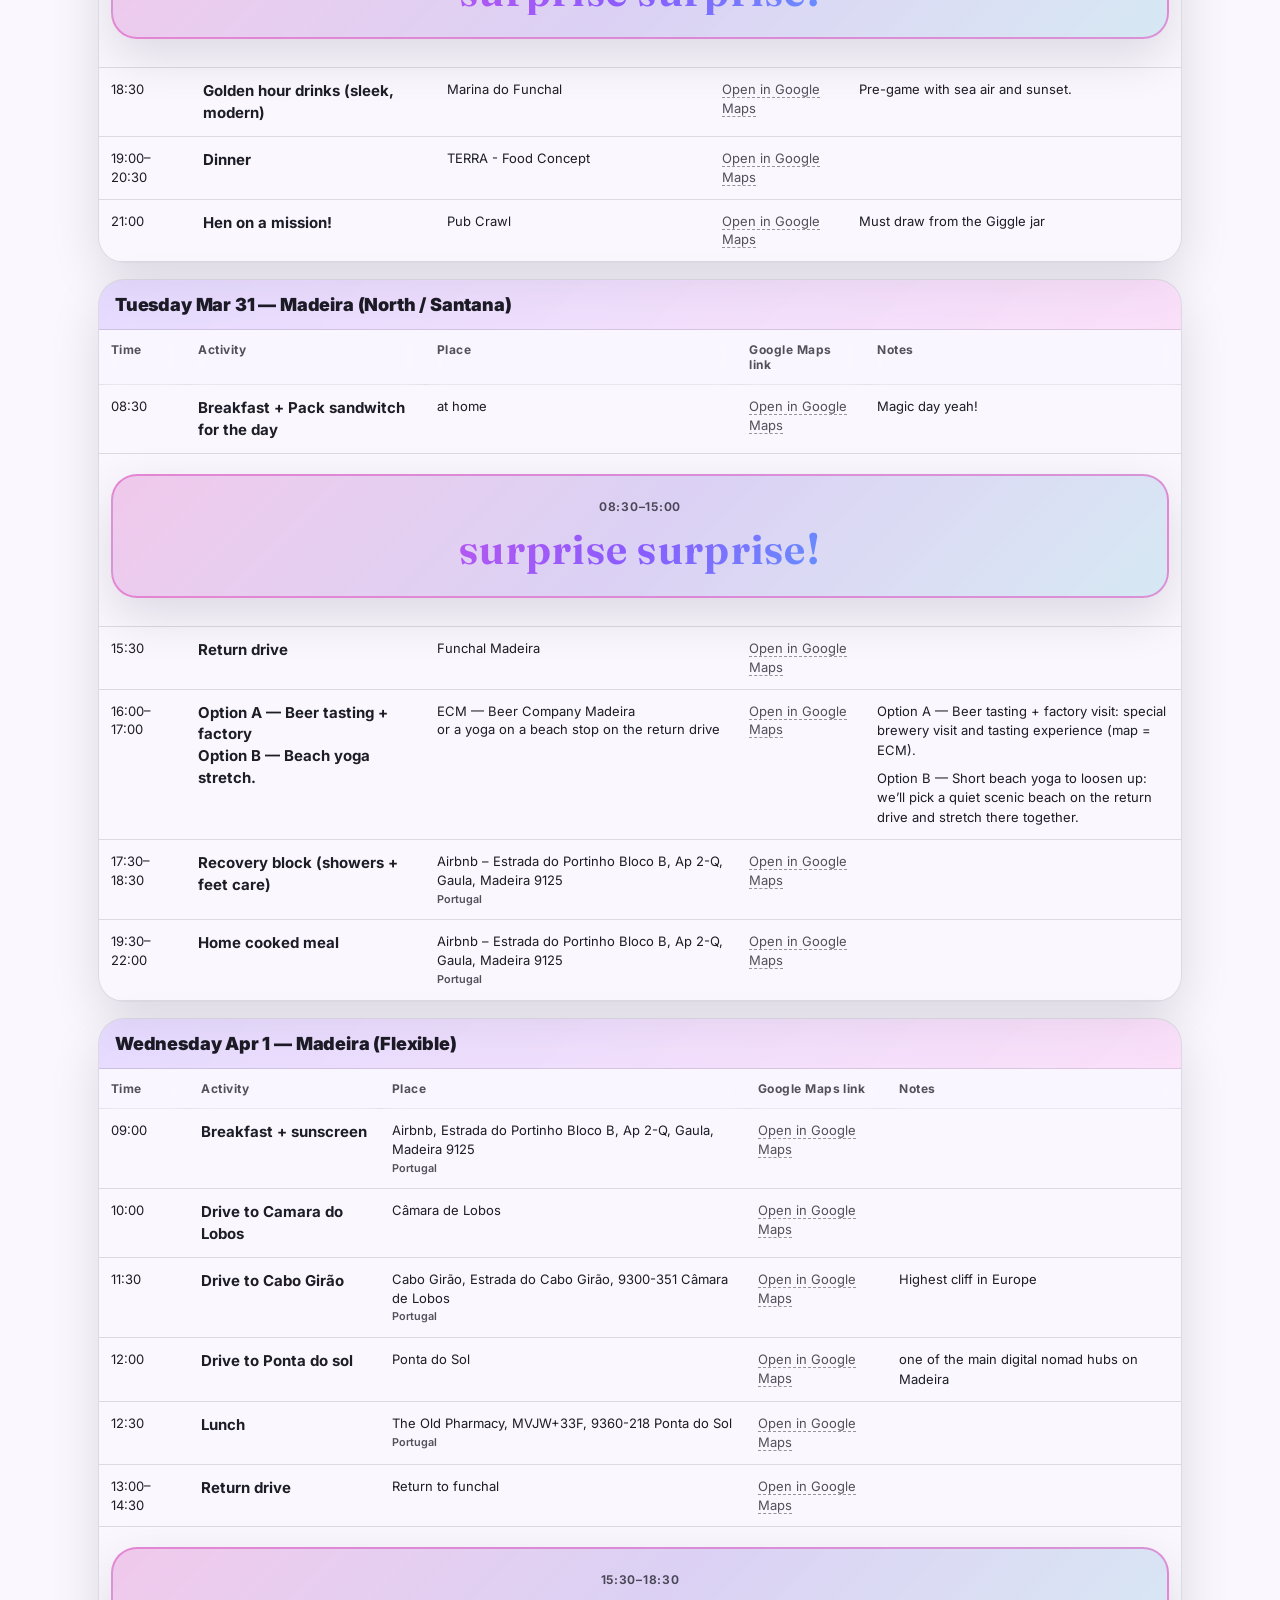
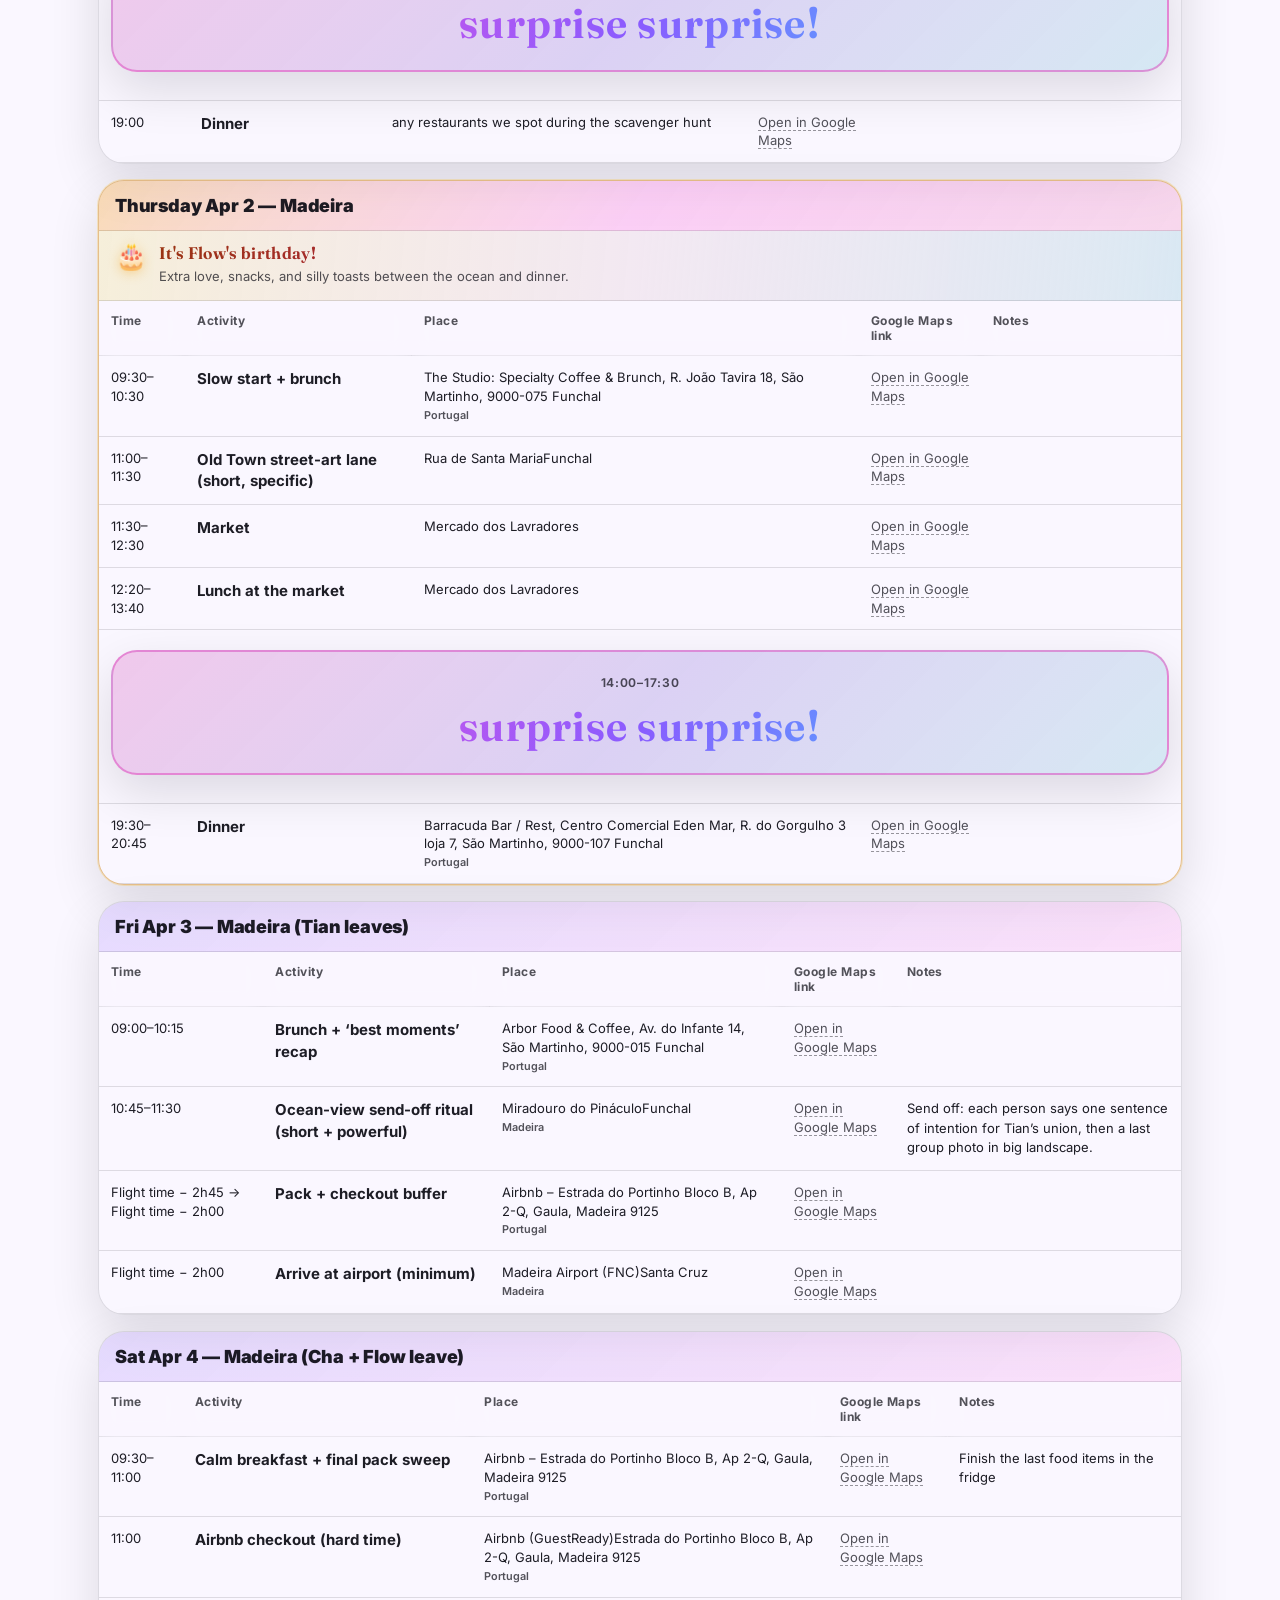
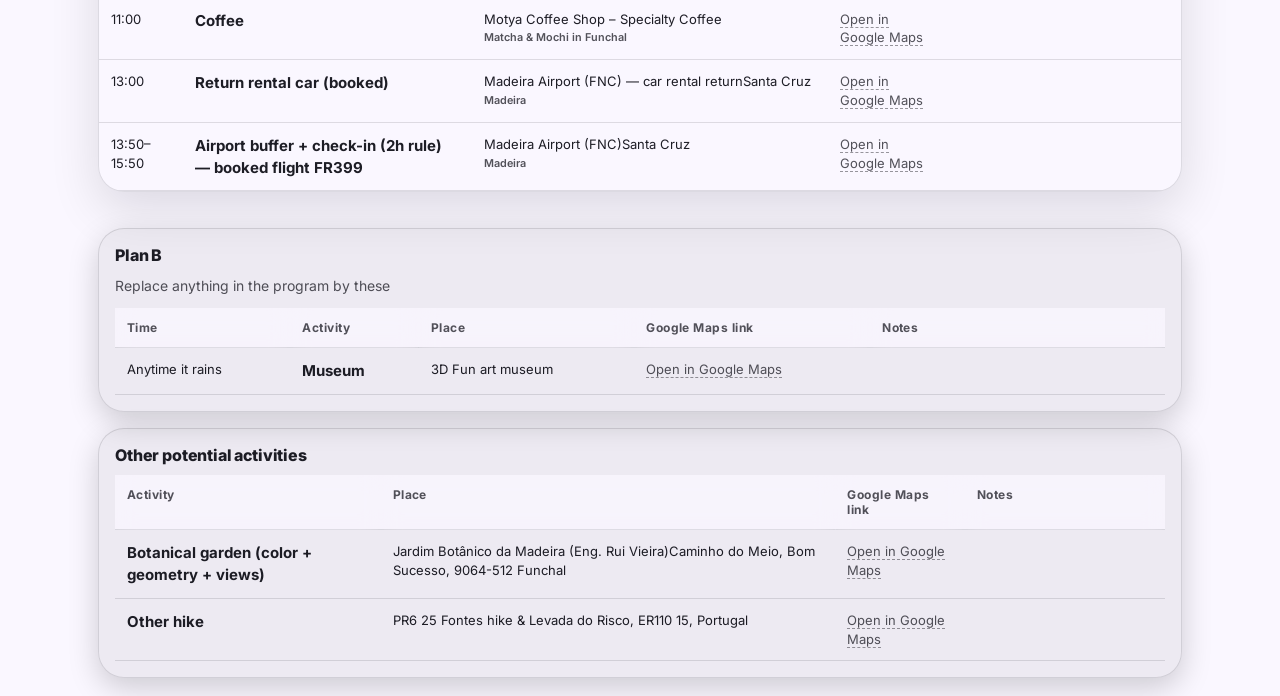
==== commit c5e28142: "optimzed main png" ====
--- a/index.html
+++ b/index.html
@@ -25,15 +25,15 @@
     <meta property="og:locale" content="en_US" />
     <meta
       property="og:image"
-      content="https://charlotte-akasha.github.io/Tian-Hen-s-party/assets/hens-hero-meme.png"
+      content="https://charlotte-akasha.github.io/Tian-Hen-s-party/assets/hens-og.jpg"
     />
     <meta
       property="og:image:secure_url"
-      content="https://charlotte-akasha.github.io/Tian-Hen-s-party/assets/hens-hero-meme.png"
+      content="https://charlotte-akasha.github.io/Tian-Hen-s-party/assets/hens-og.jpg"
     />
     <meta property="og:image:width" content="960" />
     <meta property="og:image:height" content="540" />
-    <meta property="og:image:type" content="image/png" />
+    <meta property="og:image:type" content="image/jpeg" />
     <meta
       property="og:image:alt"
       content="Tian’s Hens — playful rainbow unicorn hen-party collage"
@@ -41,11 +41,11 @@
     <meta name="twitter:card" content="summary_large_image" />
     <meta
       name="twitter:image"
-      content="https://charlotte-akasha.github.io/Tian-Hen-s-party/assets/hens-hero-meme.png"
+      content="https://charlotte-akasha.github.io/Tian-Hen-s-party/assets/hens-og.jpg"
     />
     <link
       rel="image_src"
-      href="https://charlotte-akasha.github.io/Tian-Hen-s-party/assets/hens-hero-meme.png"
+      href="https://charlotte-akasha.github.io/Tian-Hen-s-party/assets/hens-og.jpg"
     />
     <meta
       name="twitter:title"
@@ -131,14 +131,17 @@
           <p class="hero__subtitle" id="subtitle" hidden></p>
 
           <figure class="hero__meme">
-            <img
-              src="assets/hens-hero-meme.png?v=14"
-              width="960"
-              height="540"
-              alt="Playful collage: rainbow unicorn energy, laser eyes, pixel rainbow — hen party mood."
-              loading="eager"
-              decoding="async"
-            />
+            <picture>
+              <source srcset="assets/hens-hero-meme.webp" type="image/webp" />
+              <img
+                src="assets/hens-hero-meme.png?v=15"
+                width="960"
+                height="540"
+                alt="Playful collage: rainbow unicorn energy, laser eyes, pixel rainbow — hen party mood."
+                loading="eager"
+                decoding="async"
+              />
+            </picture>
           </figure>
 
           <dl class="kv" id="quickFacts"></dl>
--- a/styles.css
+++ b/styles.css
@@ -59,6 +59,7 @@
       transparent 65%
     ),
     var(--bg);
+  background-attachment: fixed;
 }
 
 a {
@@ -594,10 +595,12 @@
 
 .cellActivity {
   white-space: pre-line;
+  font-weight: 700;
+  font-size: 15px;
 }
 
 .cellPlace {
-  font-weight: 700;
+  font-weight: 400;
 }
 
 .cellPlace__name {
@@ -791,7 +794,40 @@
   }
 
   table {
-    min-width: 720px;
+    display: block;
+    min-width: 0;
+  }
+
+  thead {
+    display: none;
+  }
+
+  tbody {
+    display: flex;
+    flex-direction: column;
+    gap: 10px;
+  }
+
+  tbody tr {
+    display: block;
+    padding: 14px 16px;
+    border-radius: var(--radius);
+    border: 1px solid var(--line);
+    background: var(--panel);
+  }
+
+  .scheduleRow--surprise {
+    border: none;
+    background: transparent;
+    padding: 4px 0;
+  }
+
+  .scheduleRow--surprise td {
+    padding: 0;
+  }
+
+  .scheduleSurpriseCell::before {
+    display: none;
   }
 
   .top {
@@ -835,16 +871,8 @@
     border-radius: 16px;
   }
 
-  /* No negative margins: parent .day uses overflow:hidden and would clip them. */
   .tableWrap {
-    touch-action: pan-x pan-y pinch-zoom;
-    overflow-x: auto;
-    overflow-y: hidden;
-    -webkit-overflow-scrolling: touch;
-    overscroll-behavior-x: contain;
-    border-radius: 0;
-    max-width: 100%;
-    scroll-padding-inline: 8px;
+    overflow: visible;
   }
 
   .contact {
@@ -856,16 +884,43 @@
     align-self: stretch;
   }
 
-  th,
   td {
-    padding: 10px;
+    display: block;
+    padding: 6px 0;
+    border-bottom: none;
     font-size: 14px;
     overflow-wrap: break-word;
   }
 
+  td::before {
+    content: attr(data-label);
+    display: block;
+    font-size: 11px;
+    font-weight: 700;
+    letter-spacing: 0.04em;
+    text-transform: uppercase;
+    color: var(--muted);
+    margin-bottom: 2px;
+  }
+
+  td:not([data-label])::before {
+    display: none;
+  }
+
+  td:first-child {
+    padding-top: 0;
+  }
+
+  td:last-child {
+    padding-bottom: 0;
+  }
+
   td.cellNotes {
     max-width: none;
-    min-width: 220px;
+    min-width: 0;
+    padding-top: 10px;
+    margin-top: 4px;
+    border-top: 1px solid var(--line);
   }
 
   .map a {
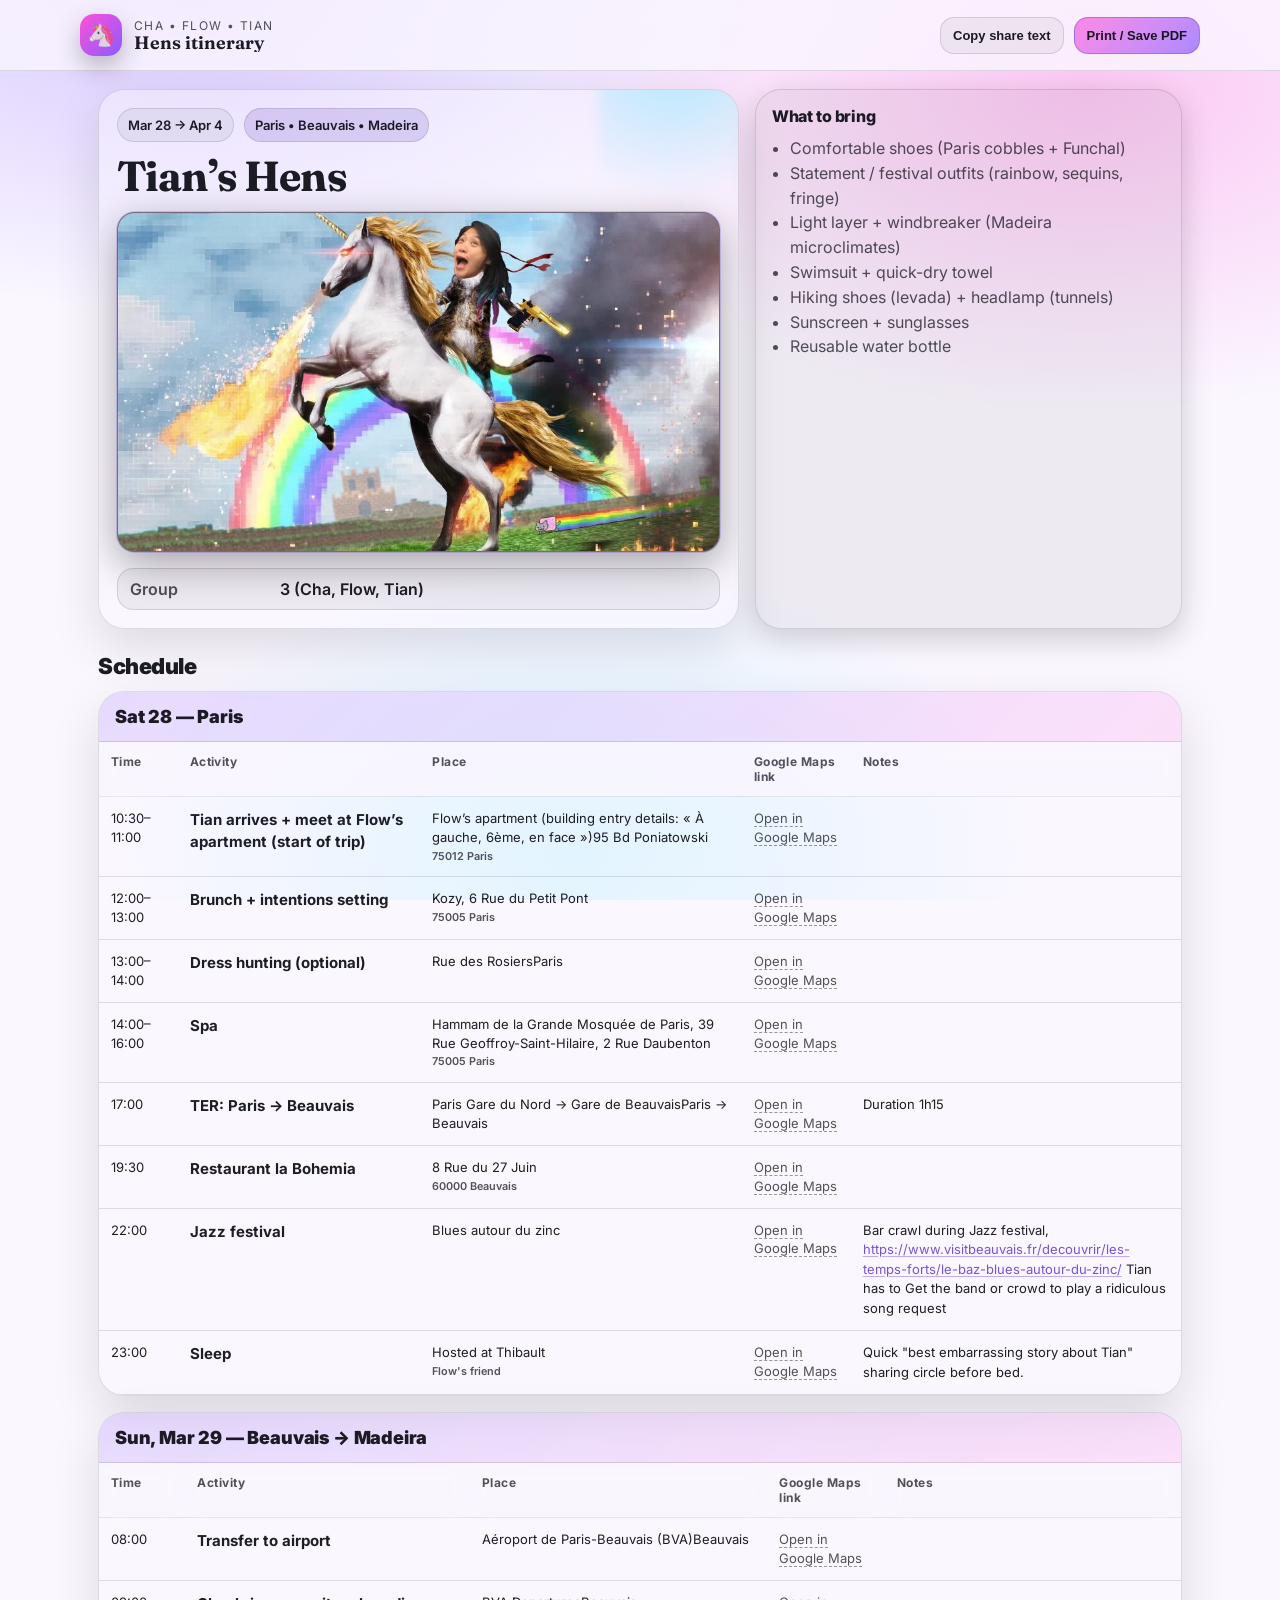
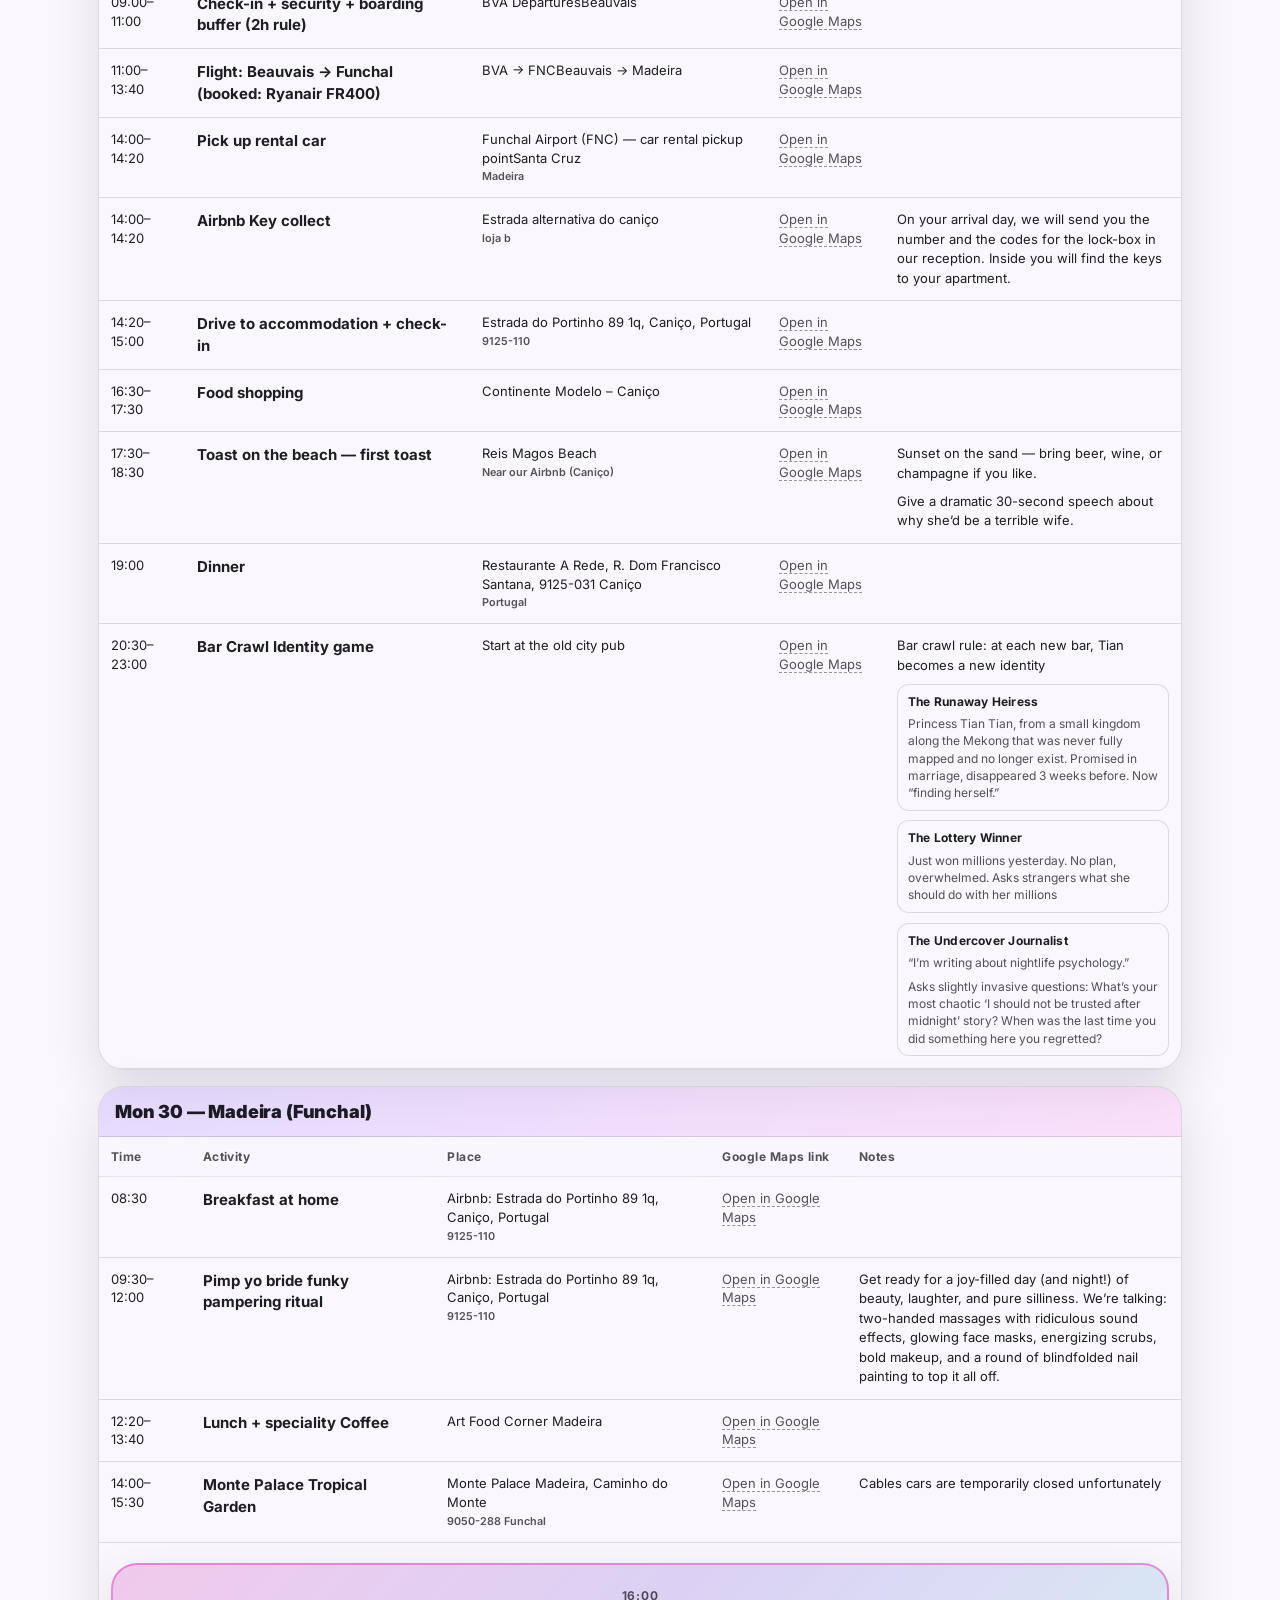
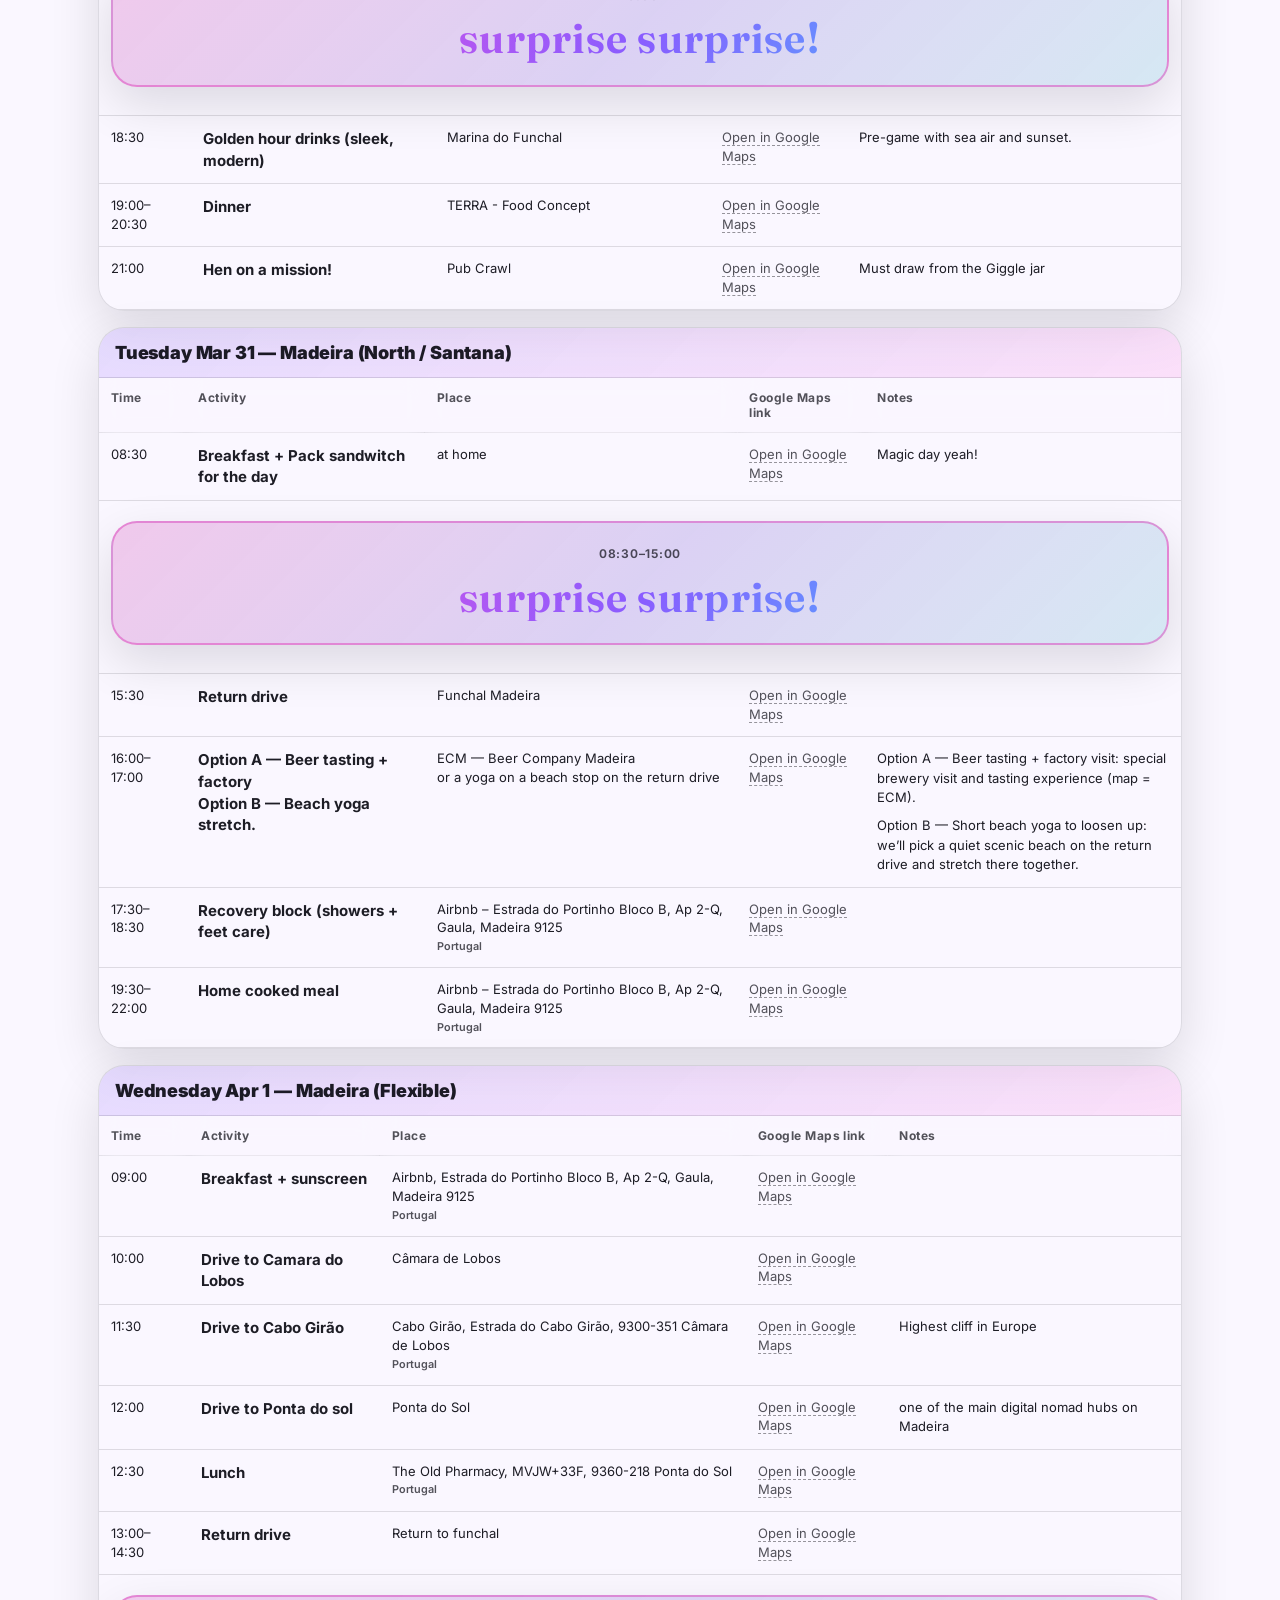
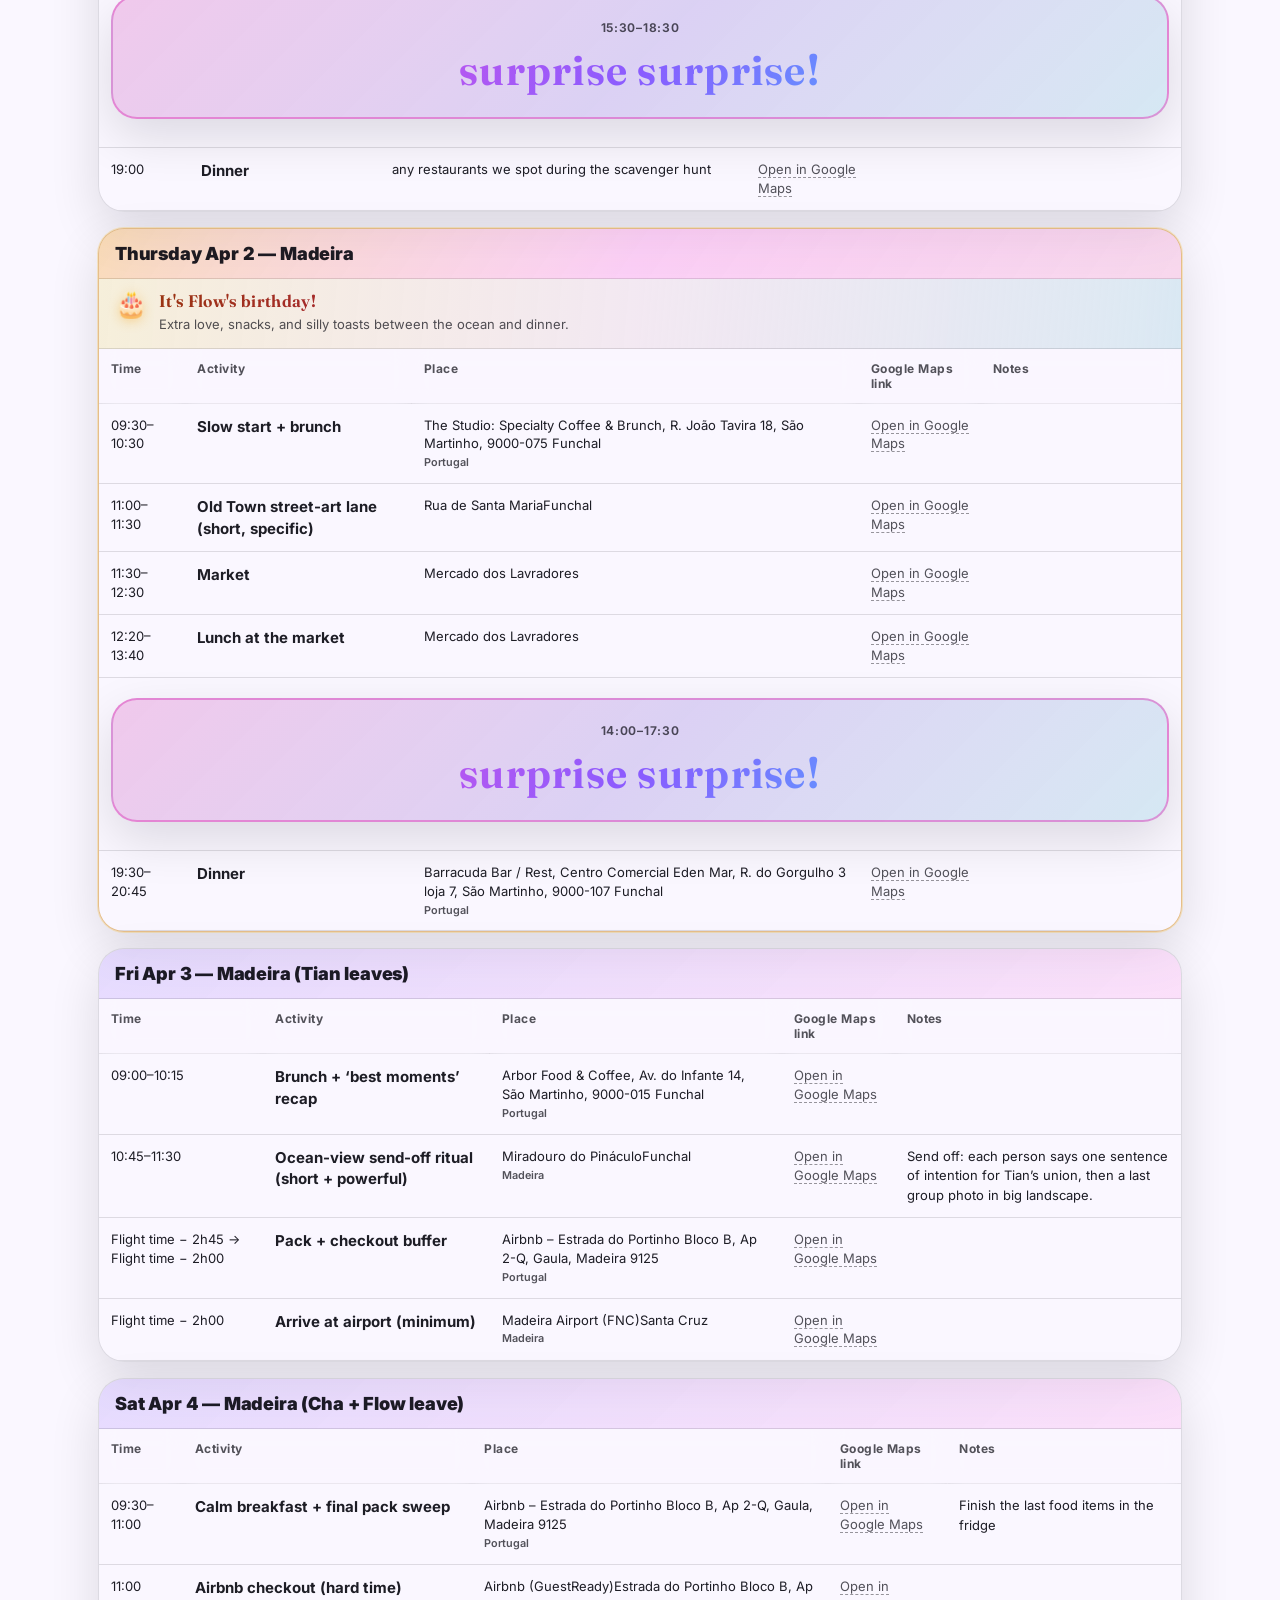
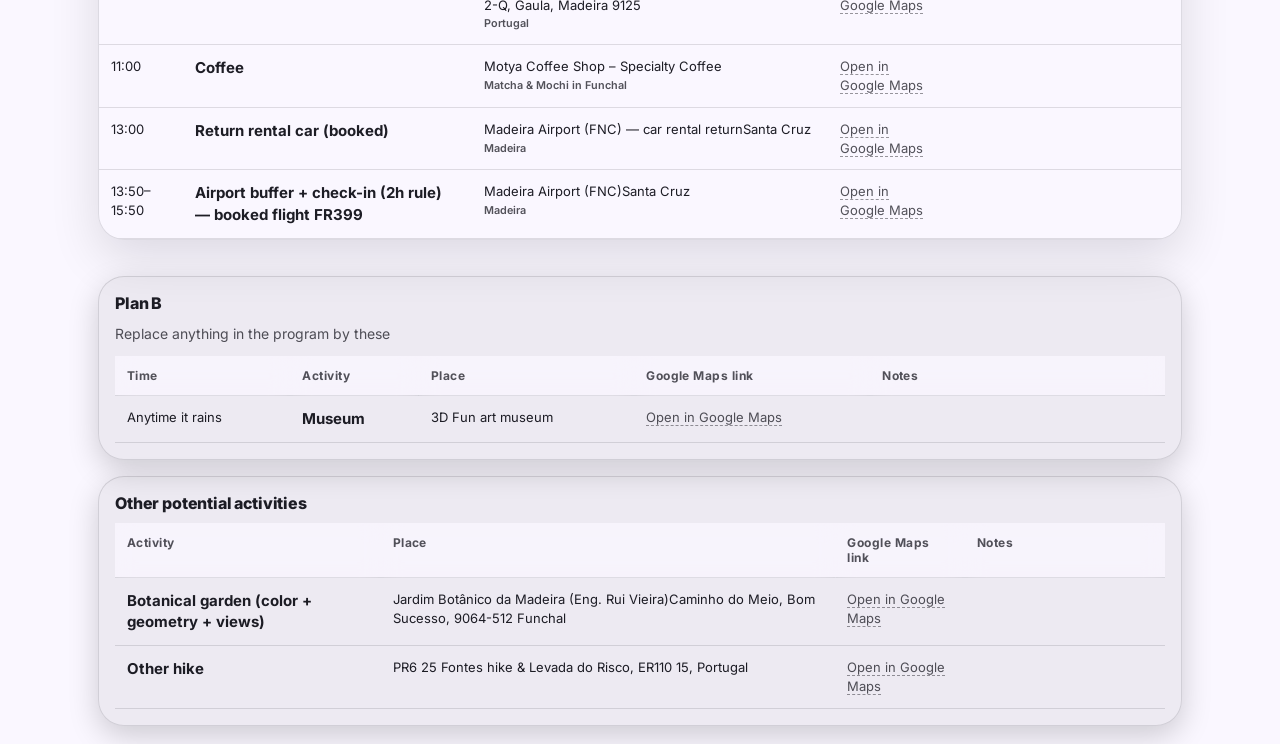
==== commit cbe19519: "Program: toast note — dramatic speech prompt; bump program-data ?v=27 Made-with: Cursor" ====
--- a/index.html
+++ b/index.html
@@ -189,7 +189,7 @@
       </footer>
     </main>
 
-    <script src="content/program-data.js?v=26"></script>
-    <script src="app.js?v=17"></script>
+    <script src="content/program-data.js?v=27"></script>
+    <script src="app.js?v=18"></script>
   </body>
 </html>
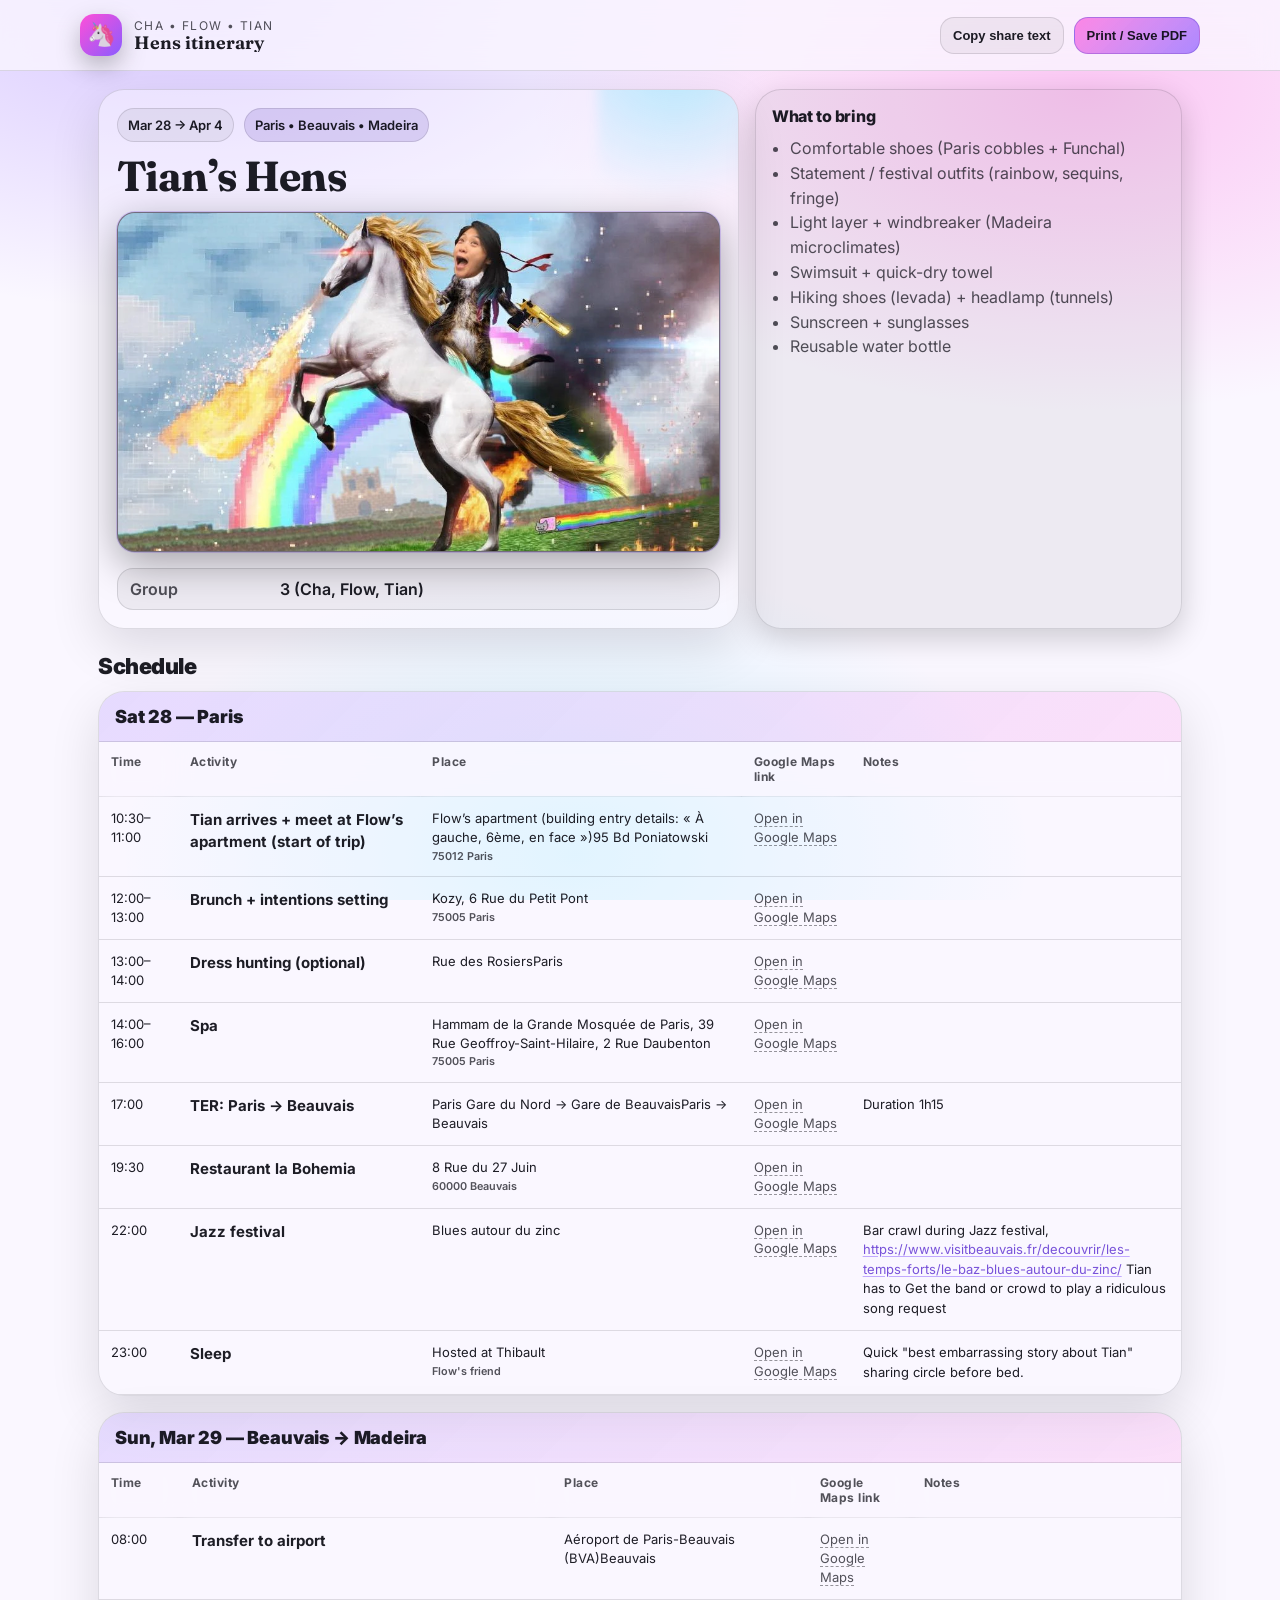
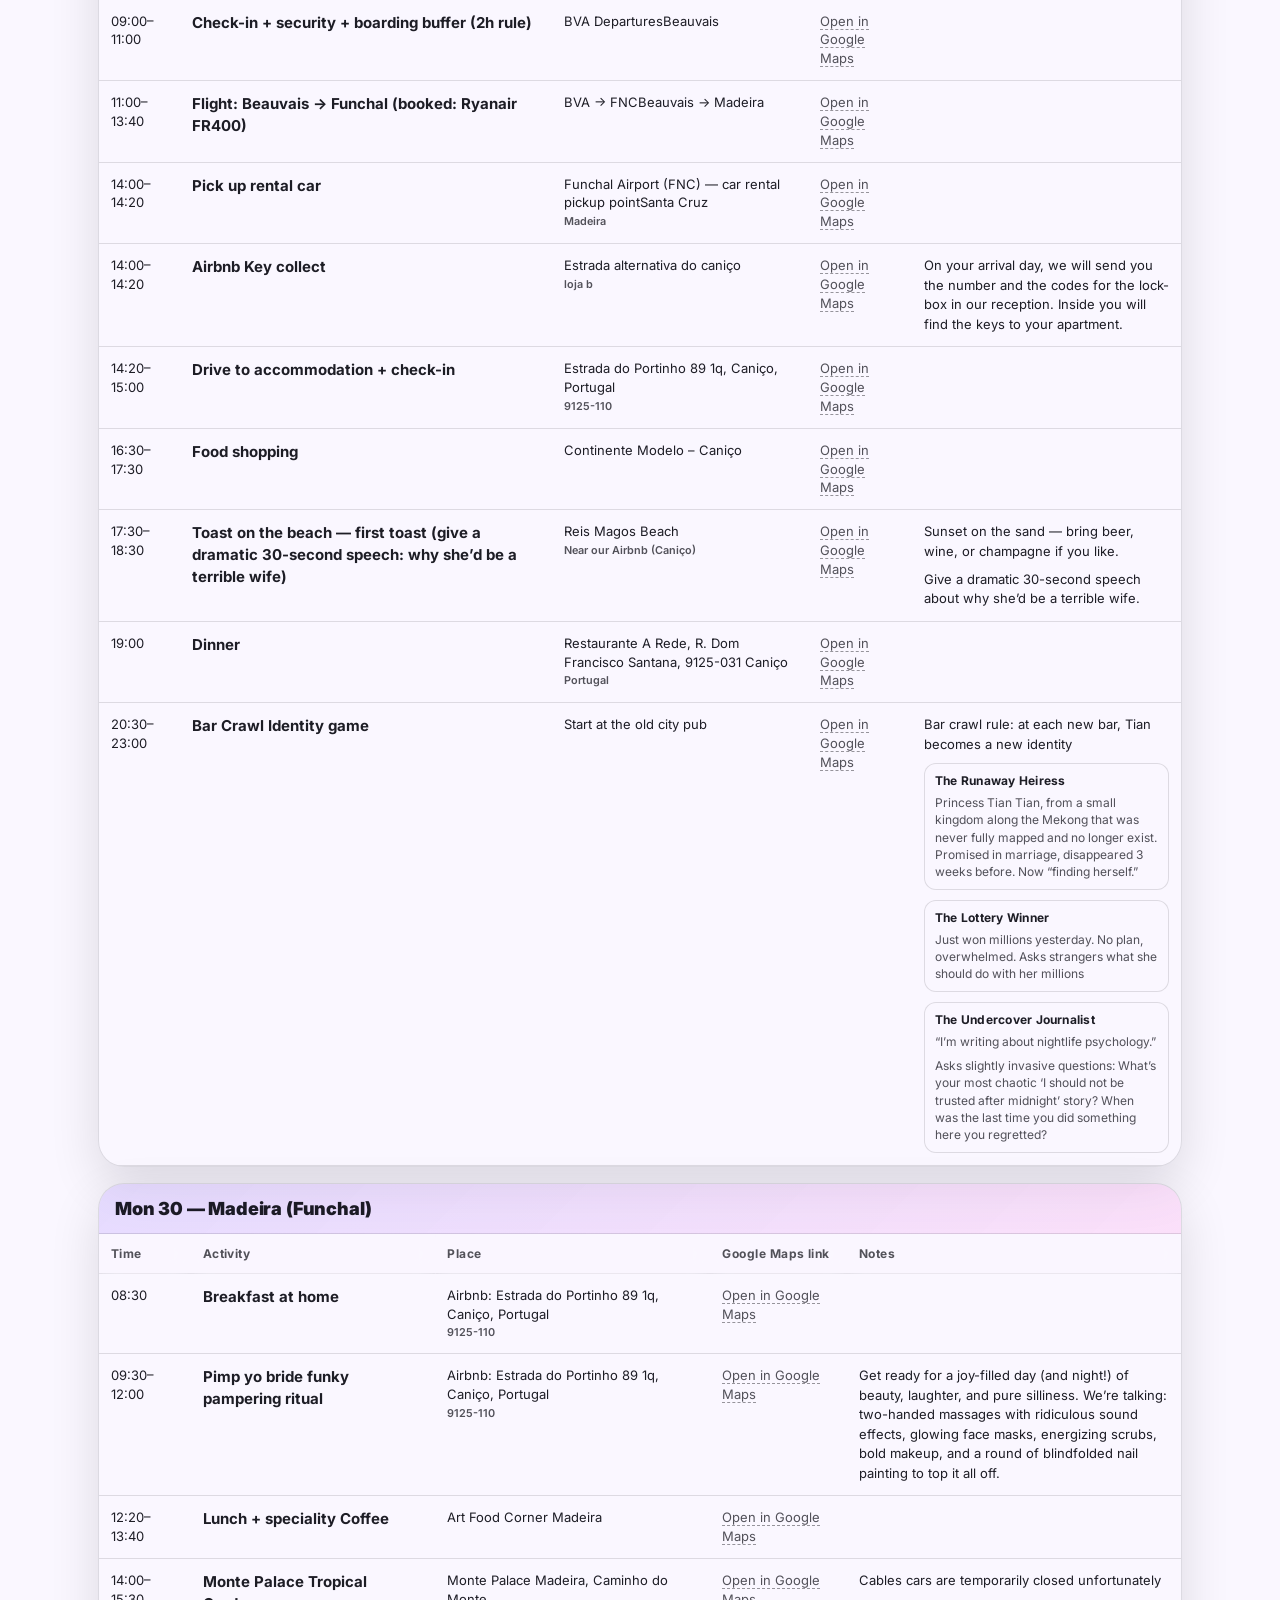
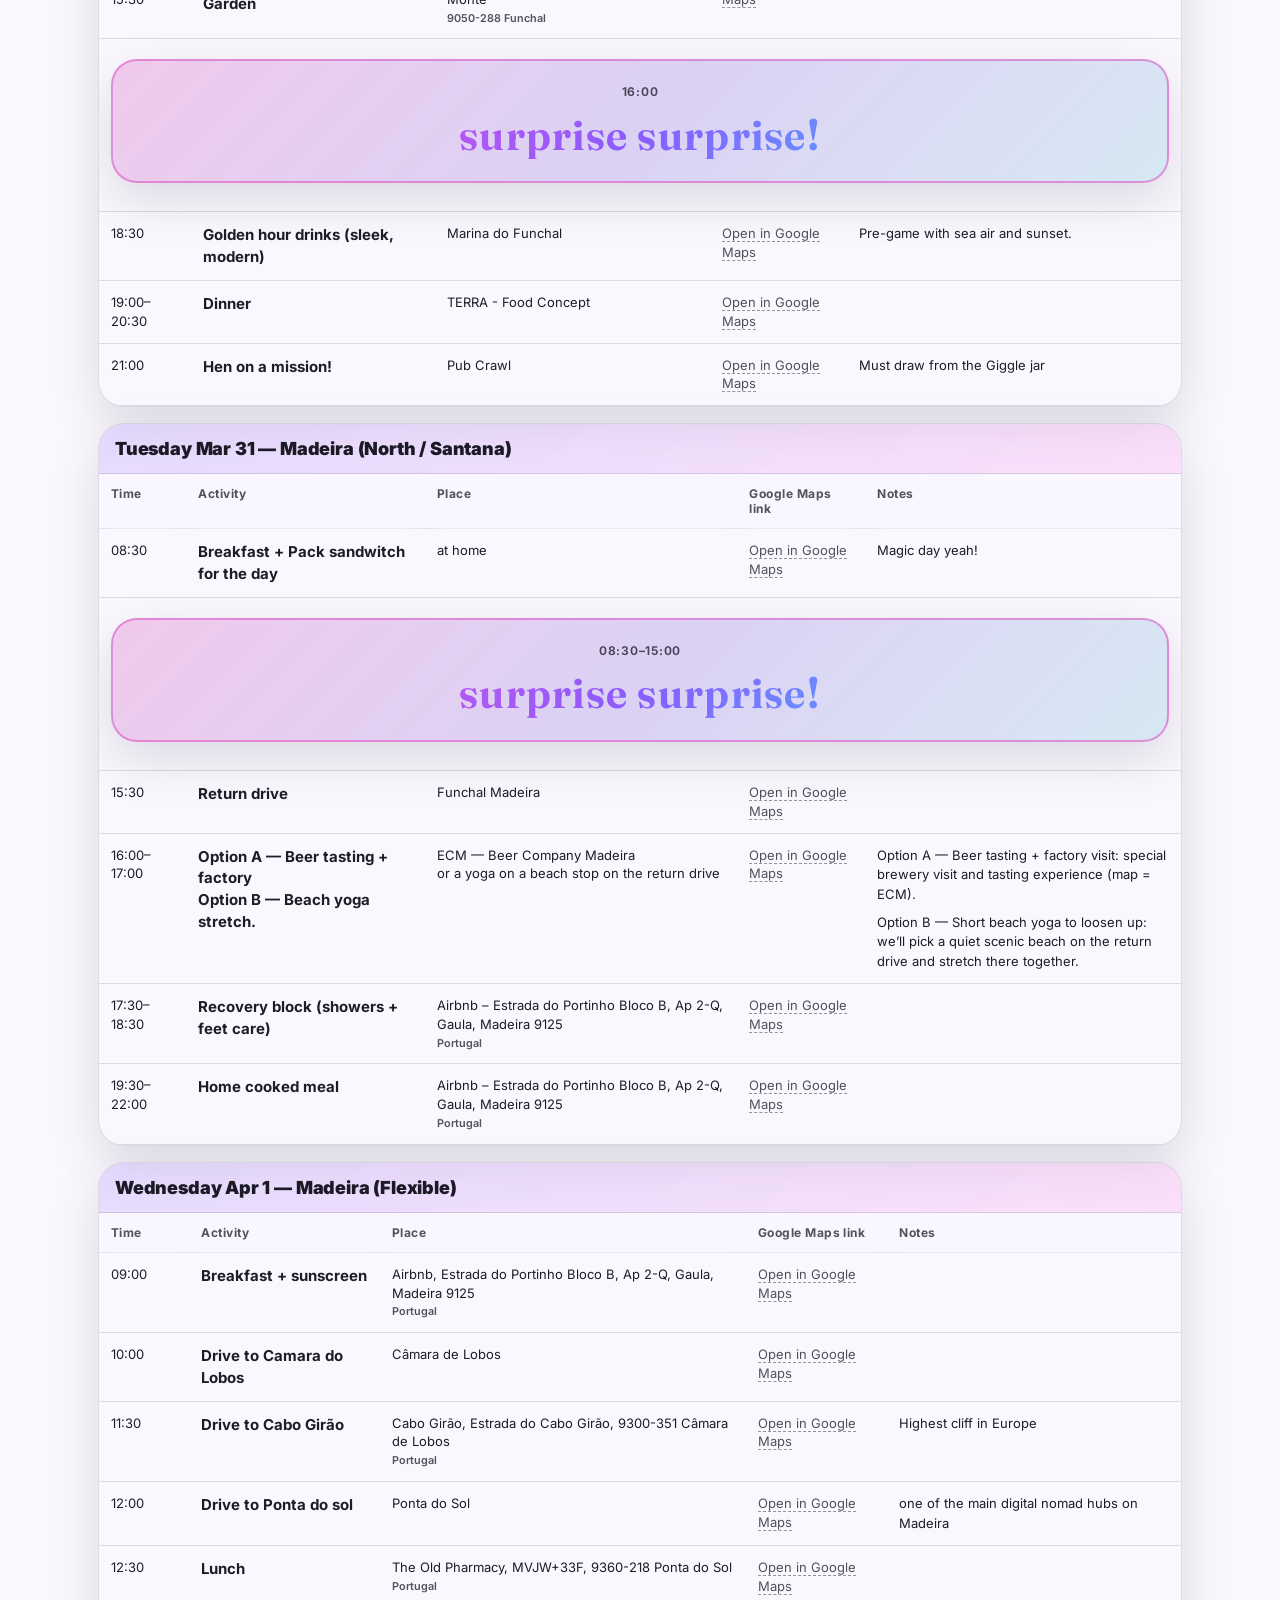
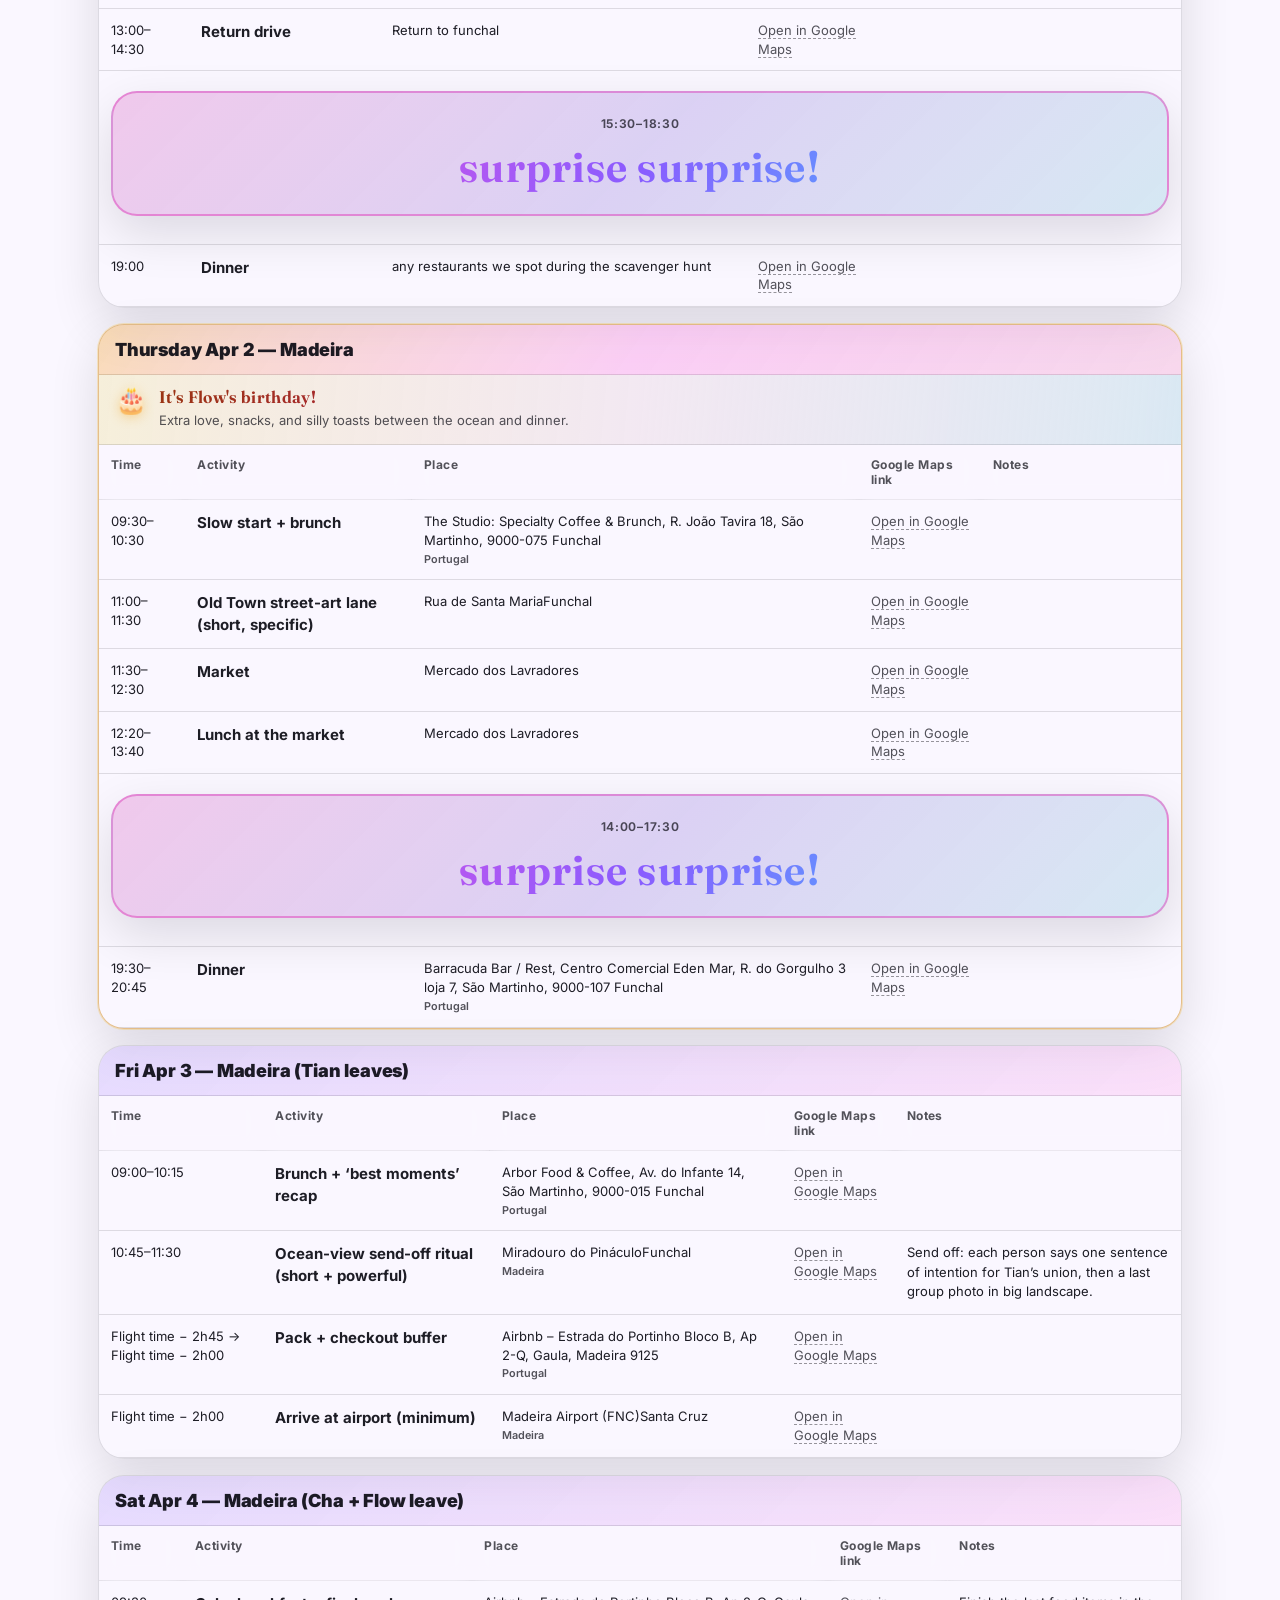
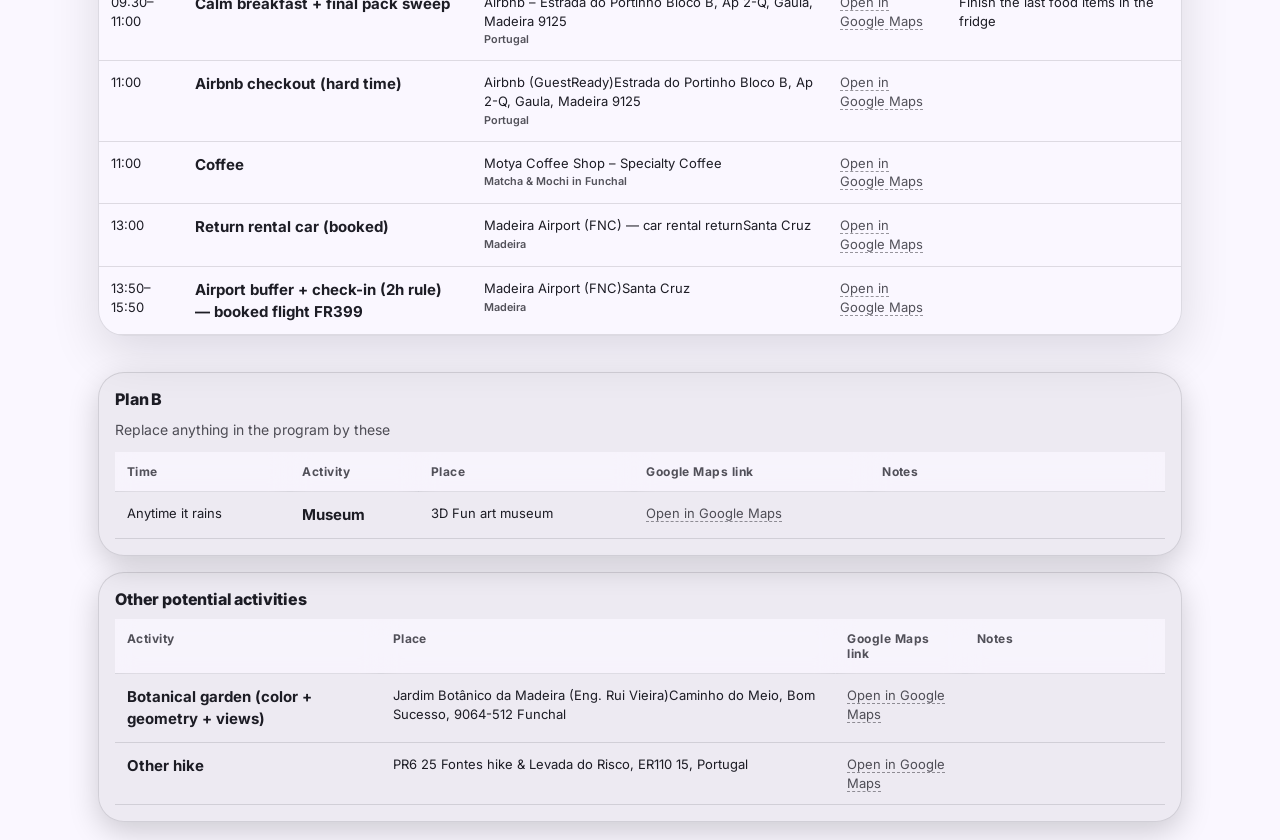
==== commit f47c3e8d: "Program: show toast speech in Activity line; bump program-data ?v=28 Made-with: Cursor" ====
--- a/index.html
+++ b/index.html
@@ -189,7 +189,7 @@
       </footer>
     </main>
 
-    <script src="content/program-data.js?v=27"></script>
+    <script src="content/program-data.js?v=28"></script>
     <script src="app.js?v=18"></script>
   </body>
 </html>
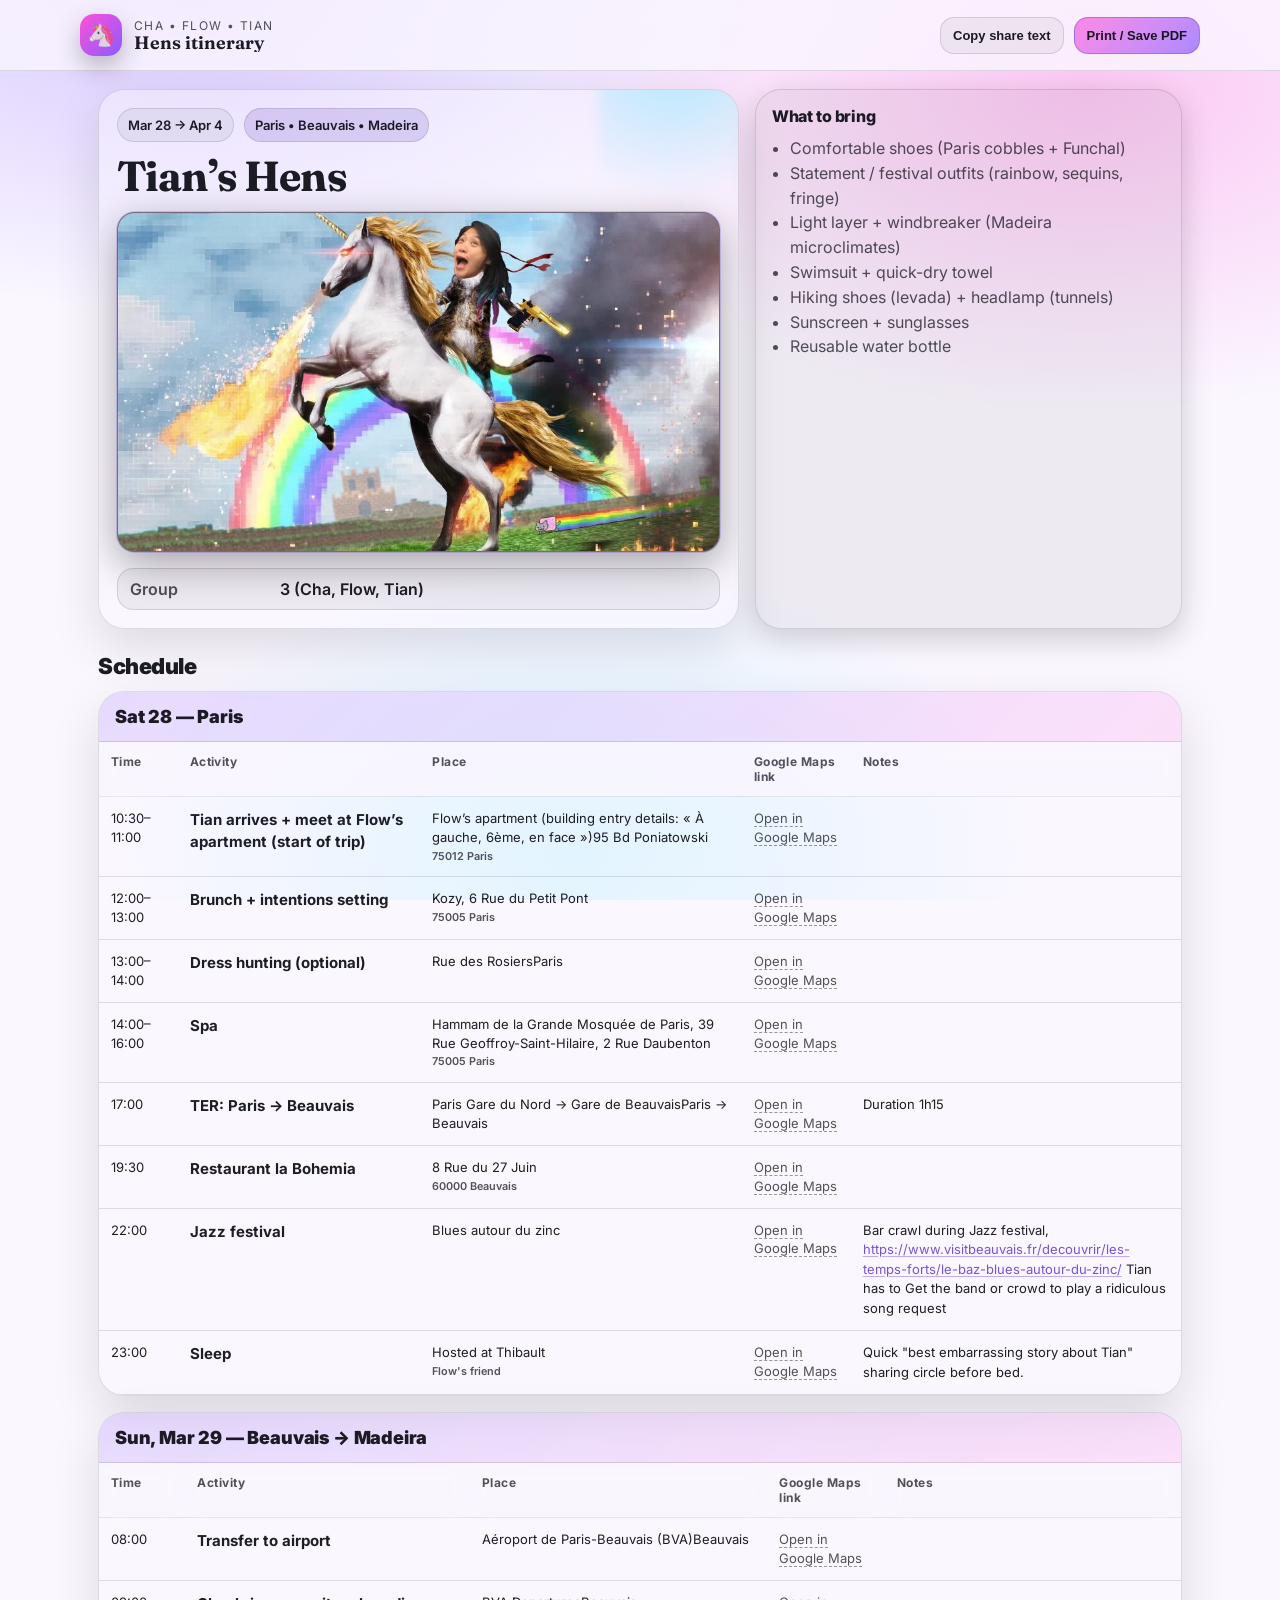
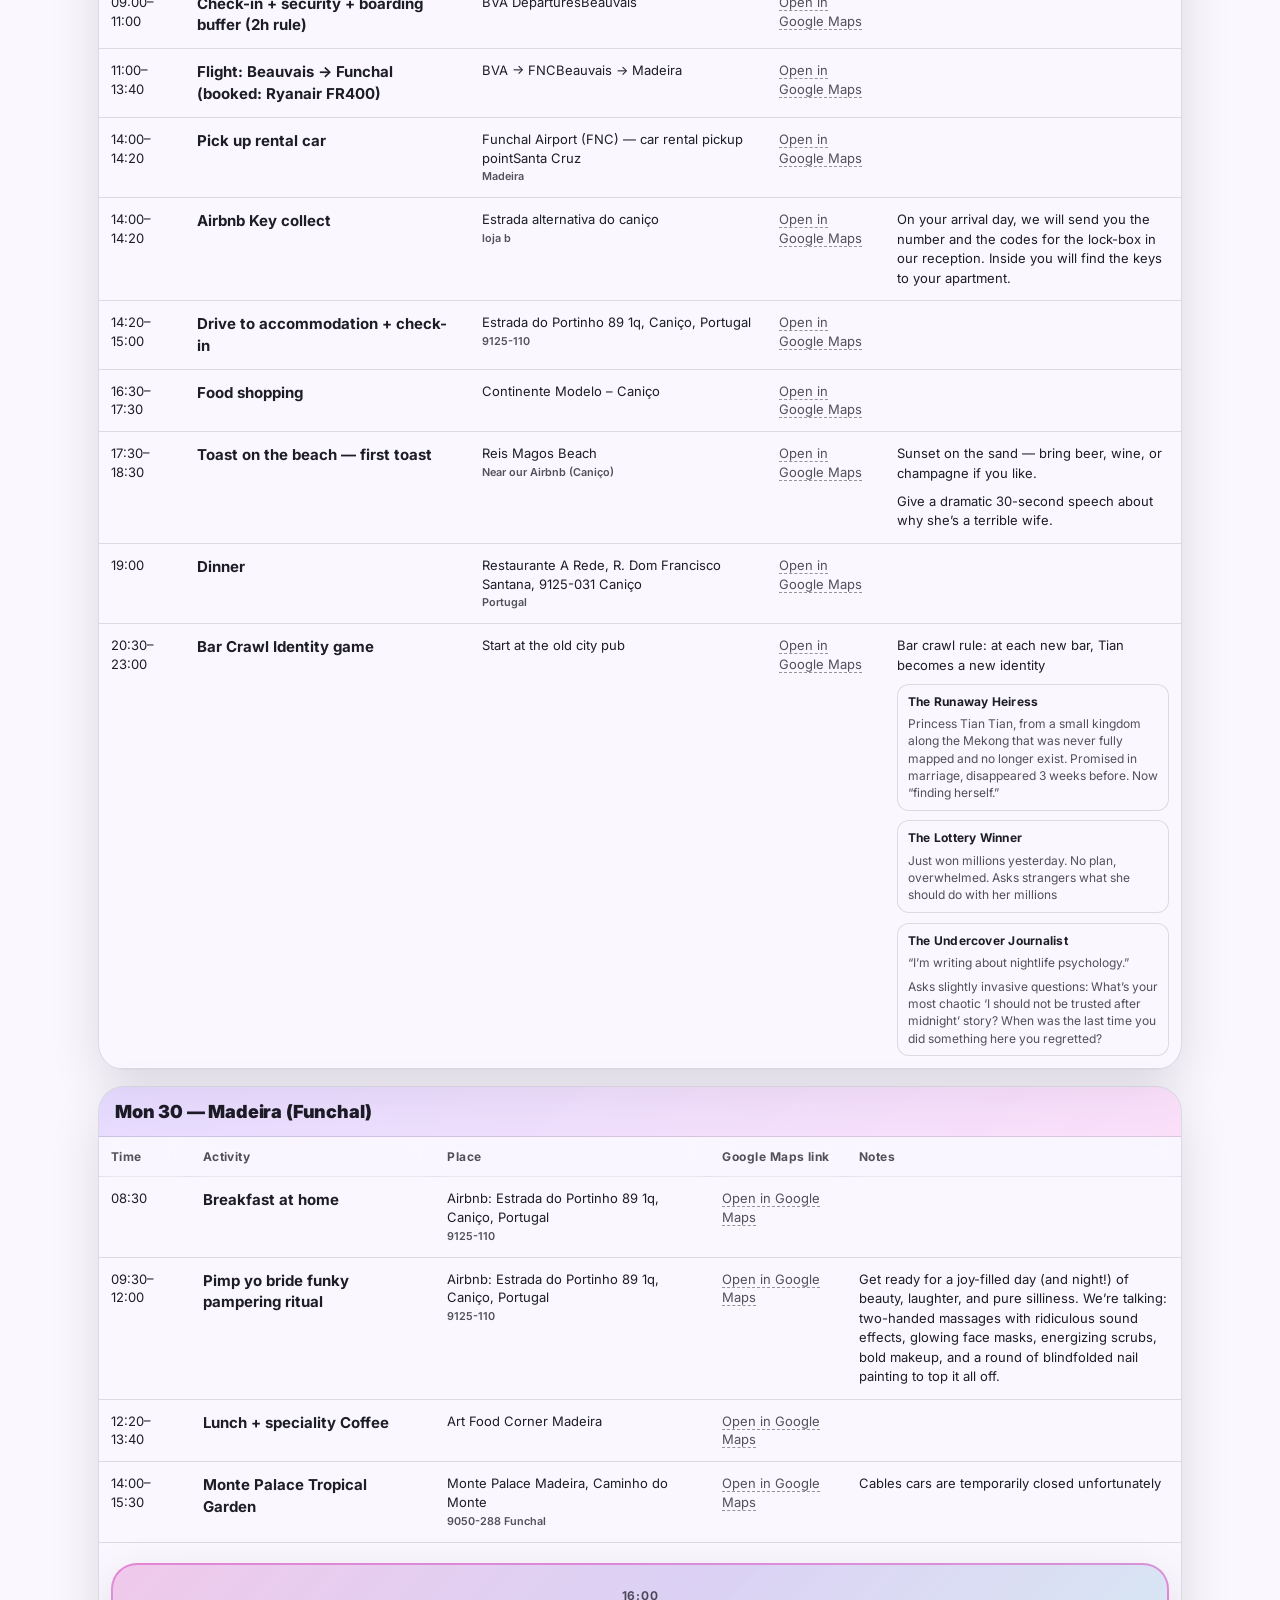
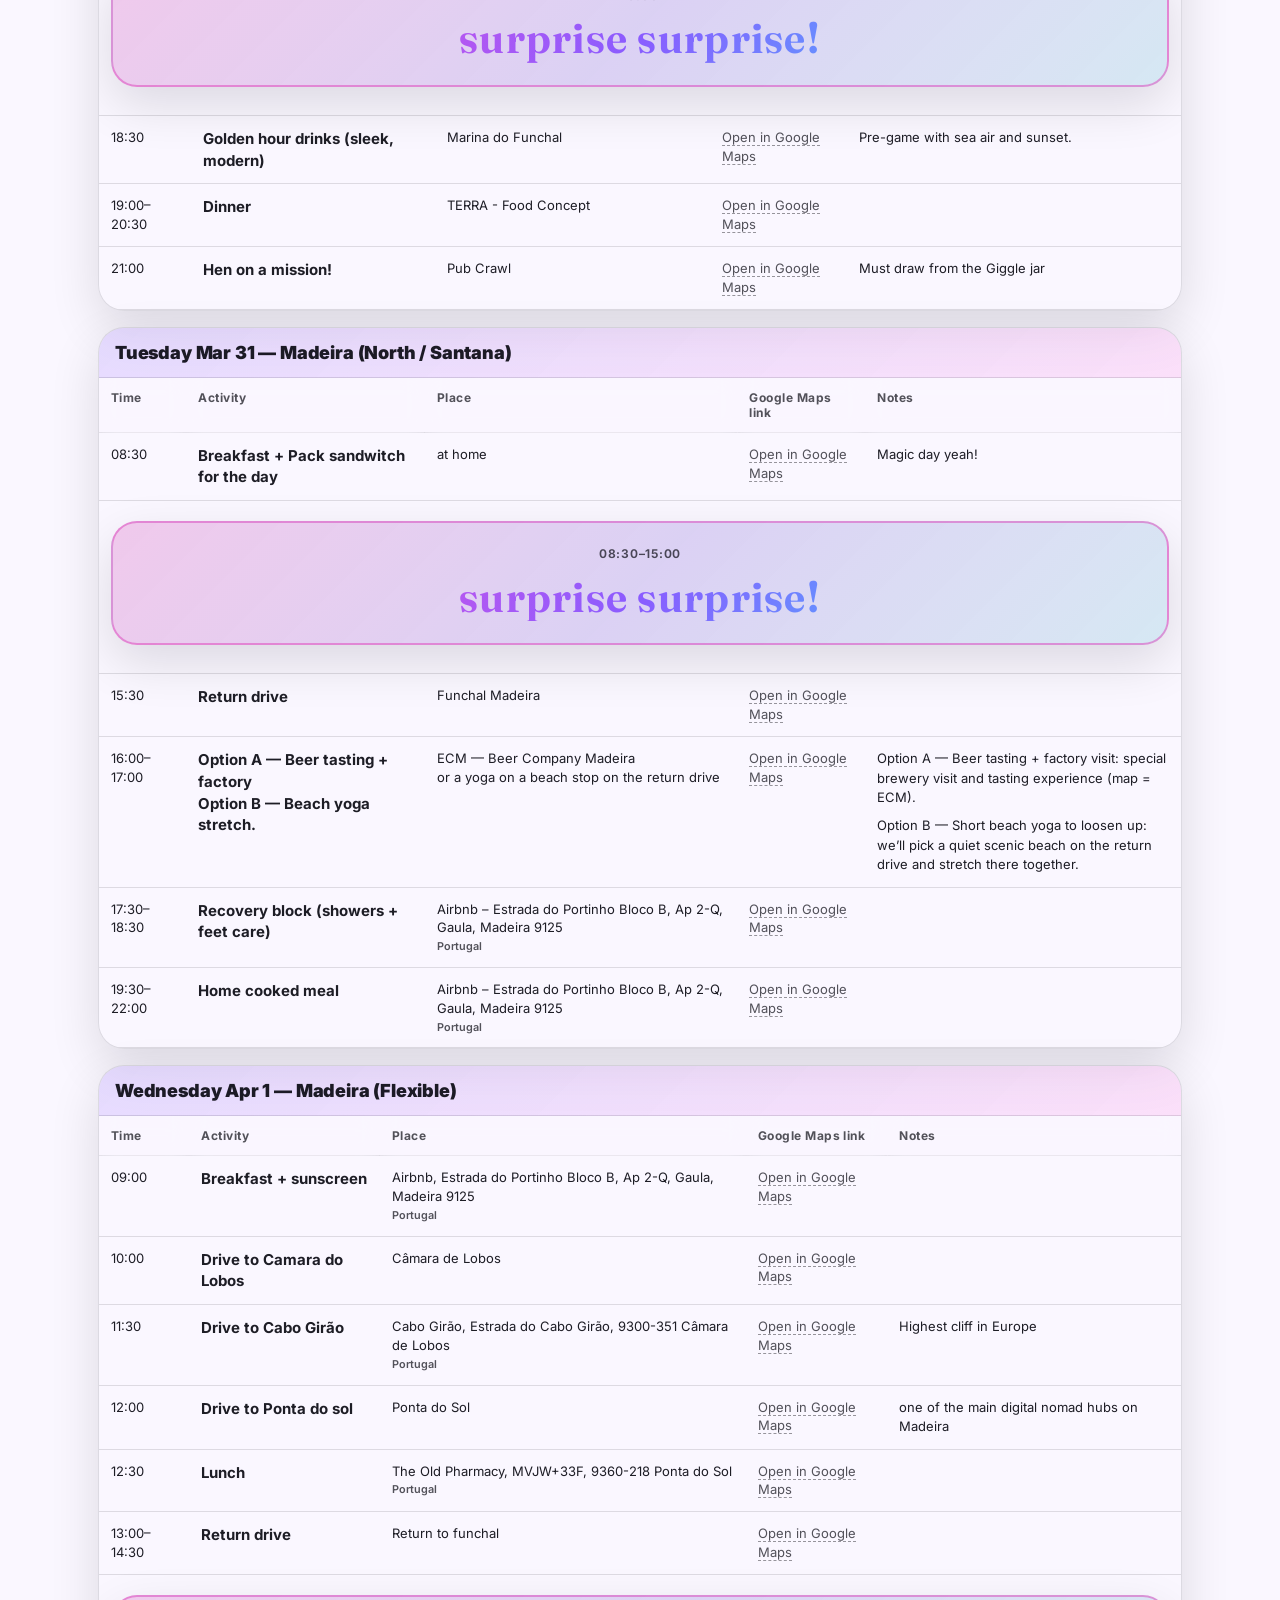
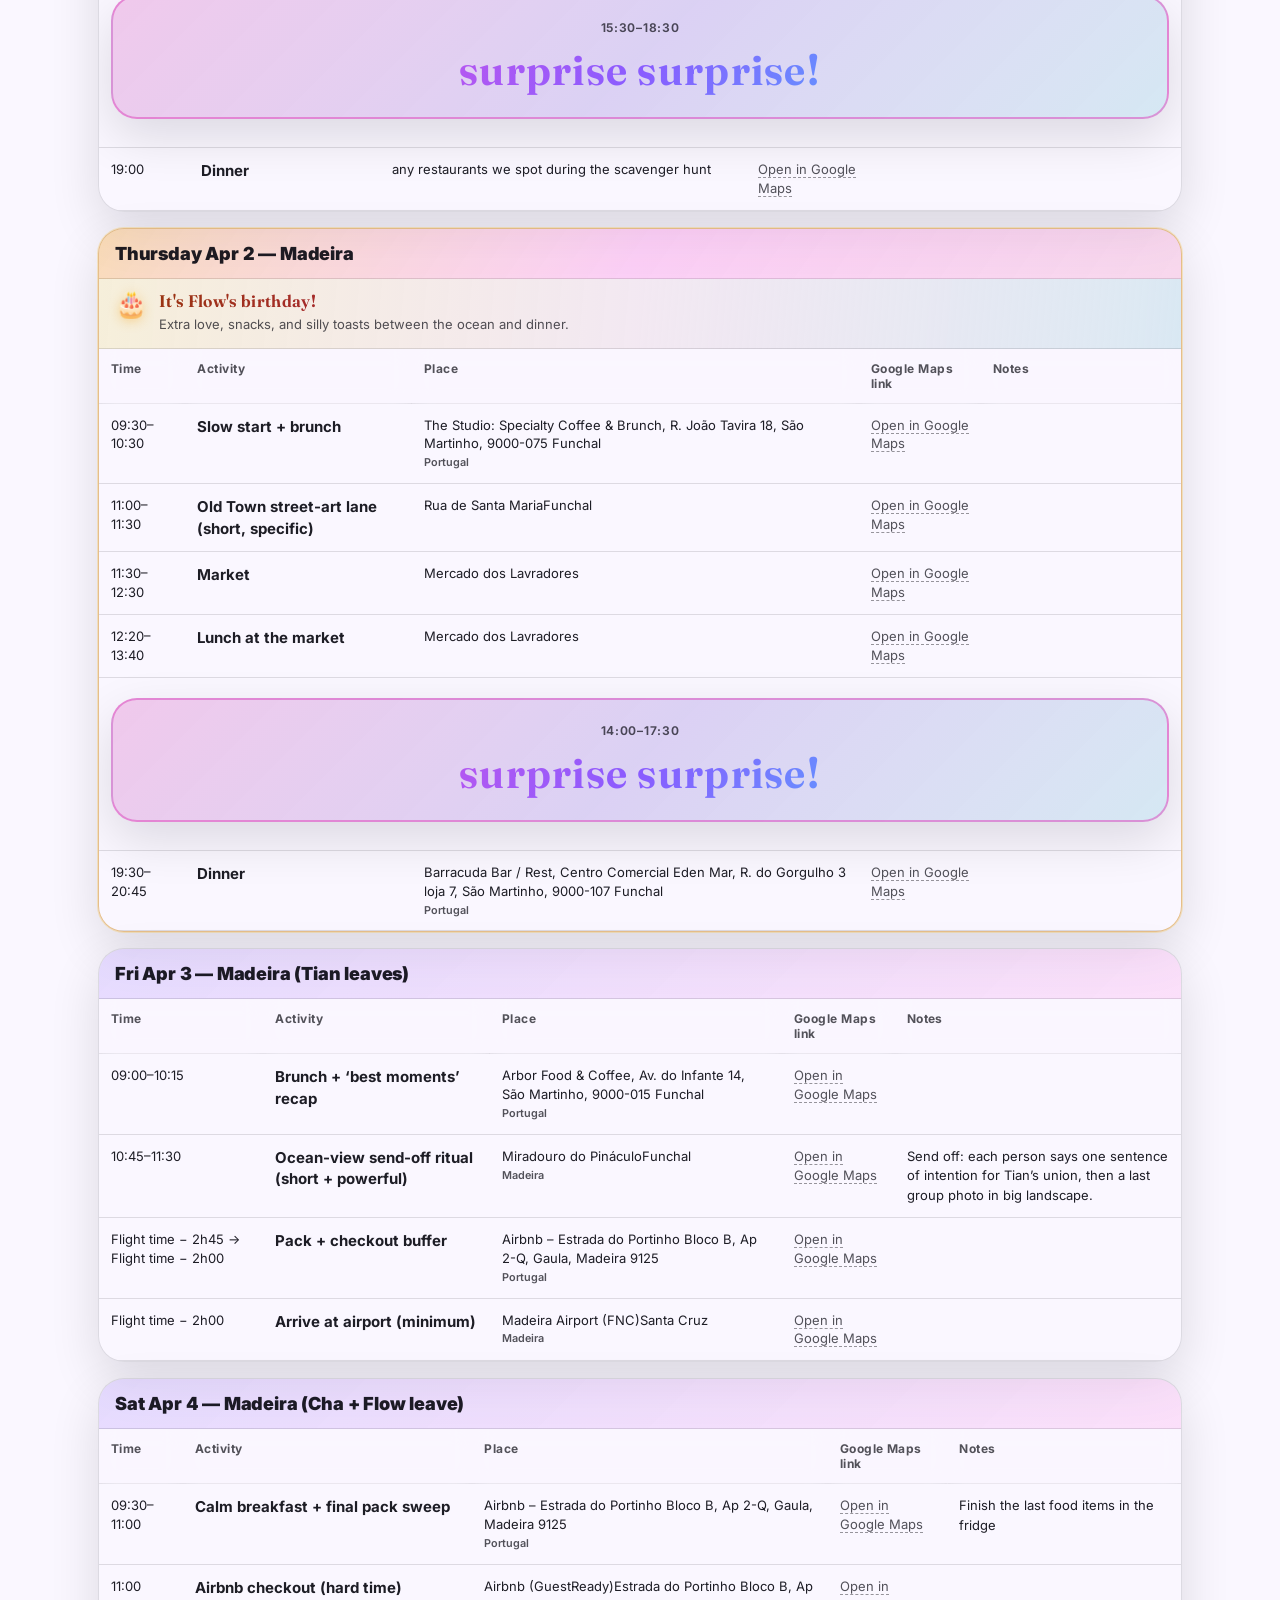
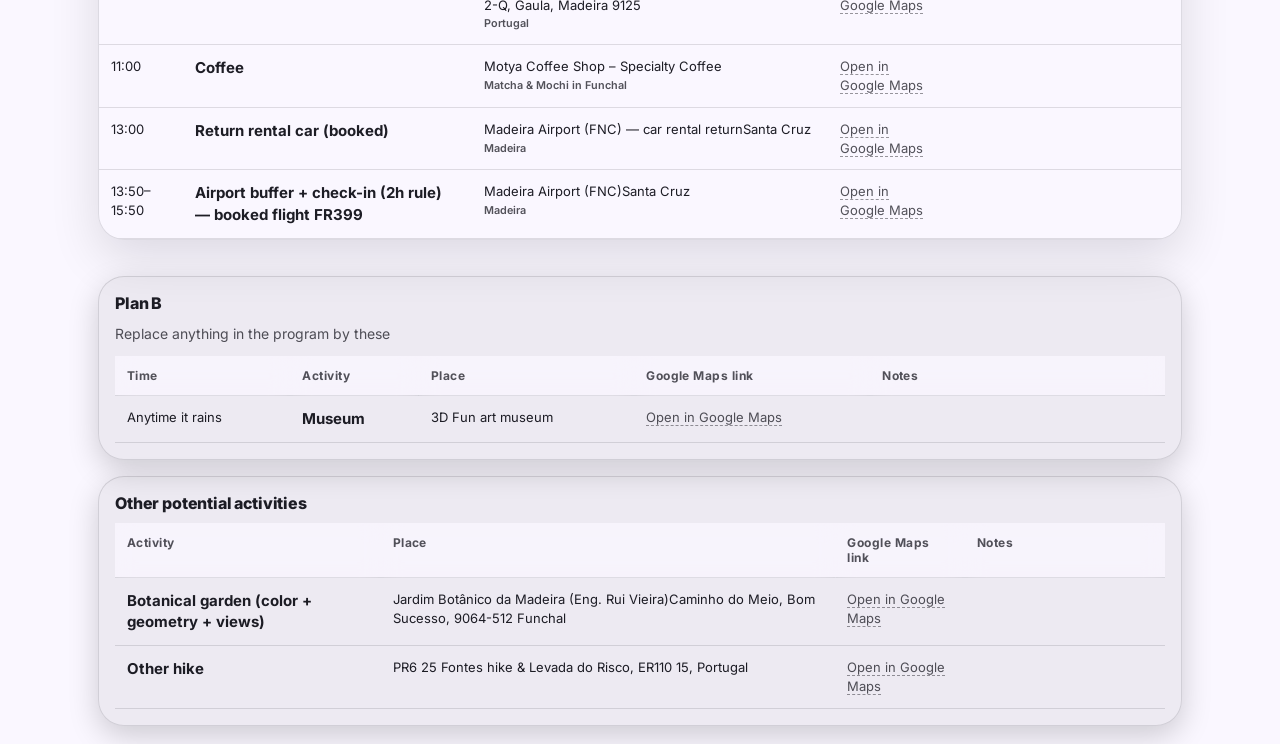
==== commit 2209ffb6: "Program: toast speech only in notes; present tense (she's); ?v=29 Made-with: Cursor" ====
--- a/index.html
+++ b/index.html
@@ -189,7 +189,7 @@
       </footer>
     </main>
 
-    <script src="content/program-data.js?v=28"></script>
+    <script src="content/program-data.js?v=29"></script>
     <script src="app.js?v=18"></script>
   </body>
 </html>
